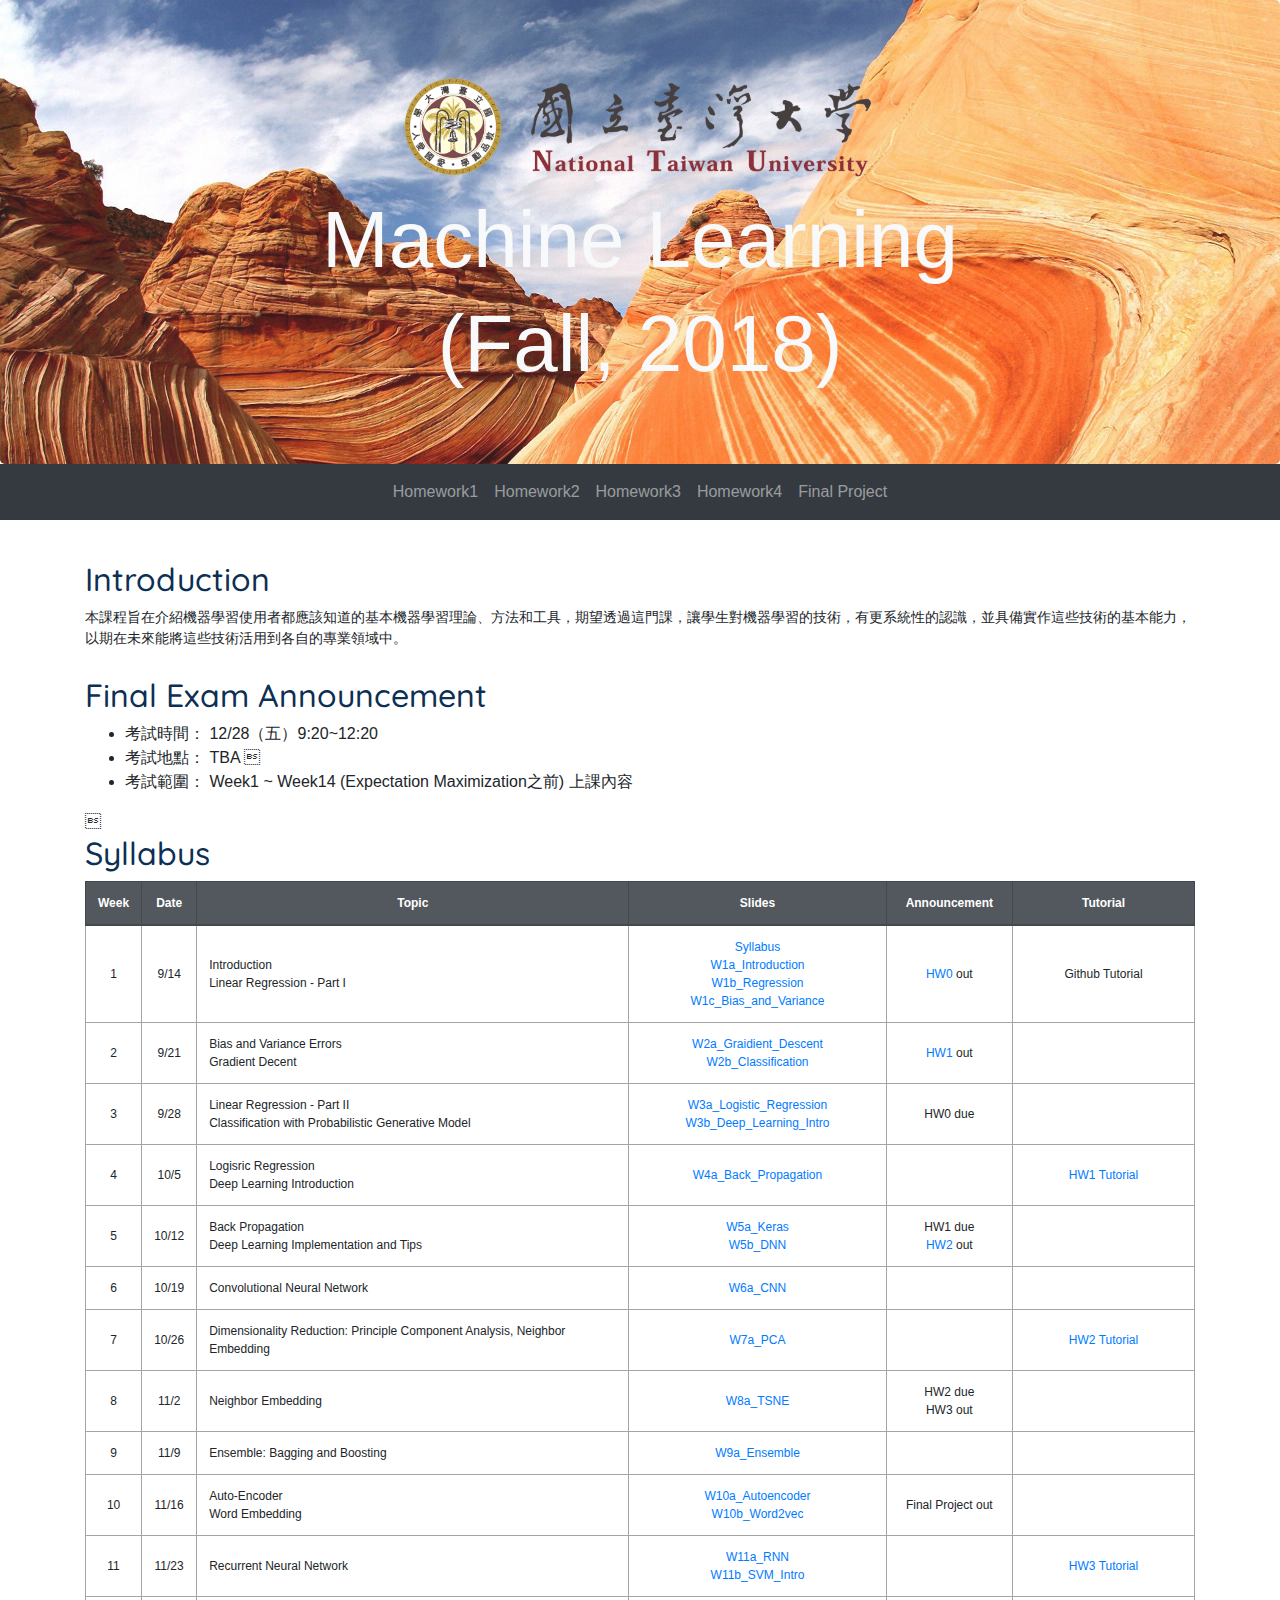
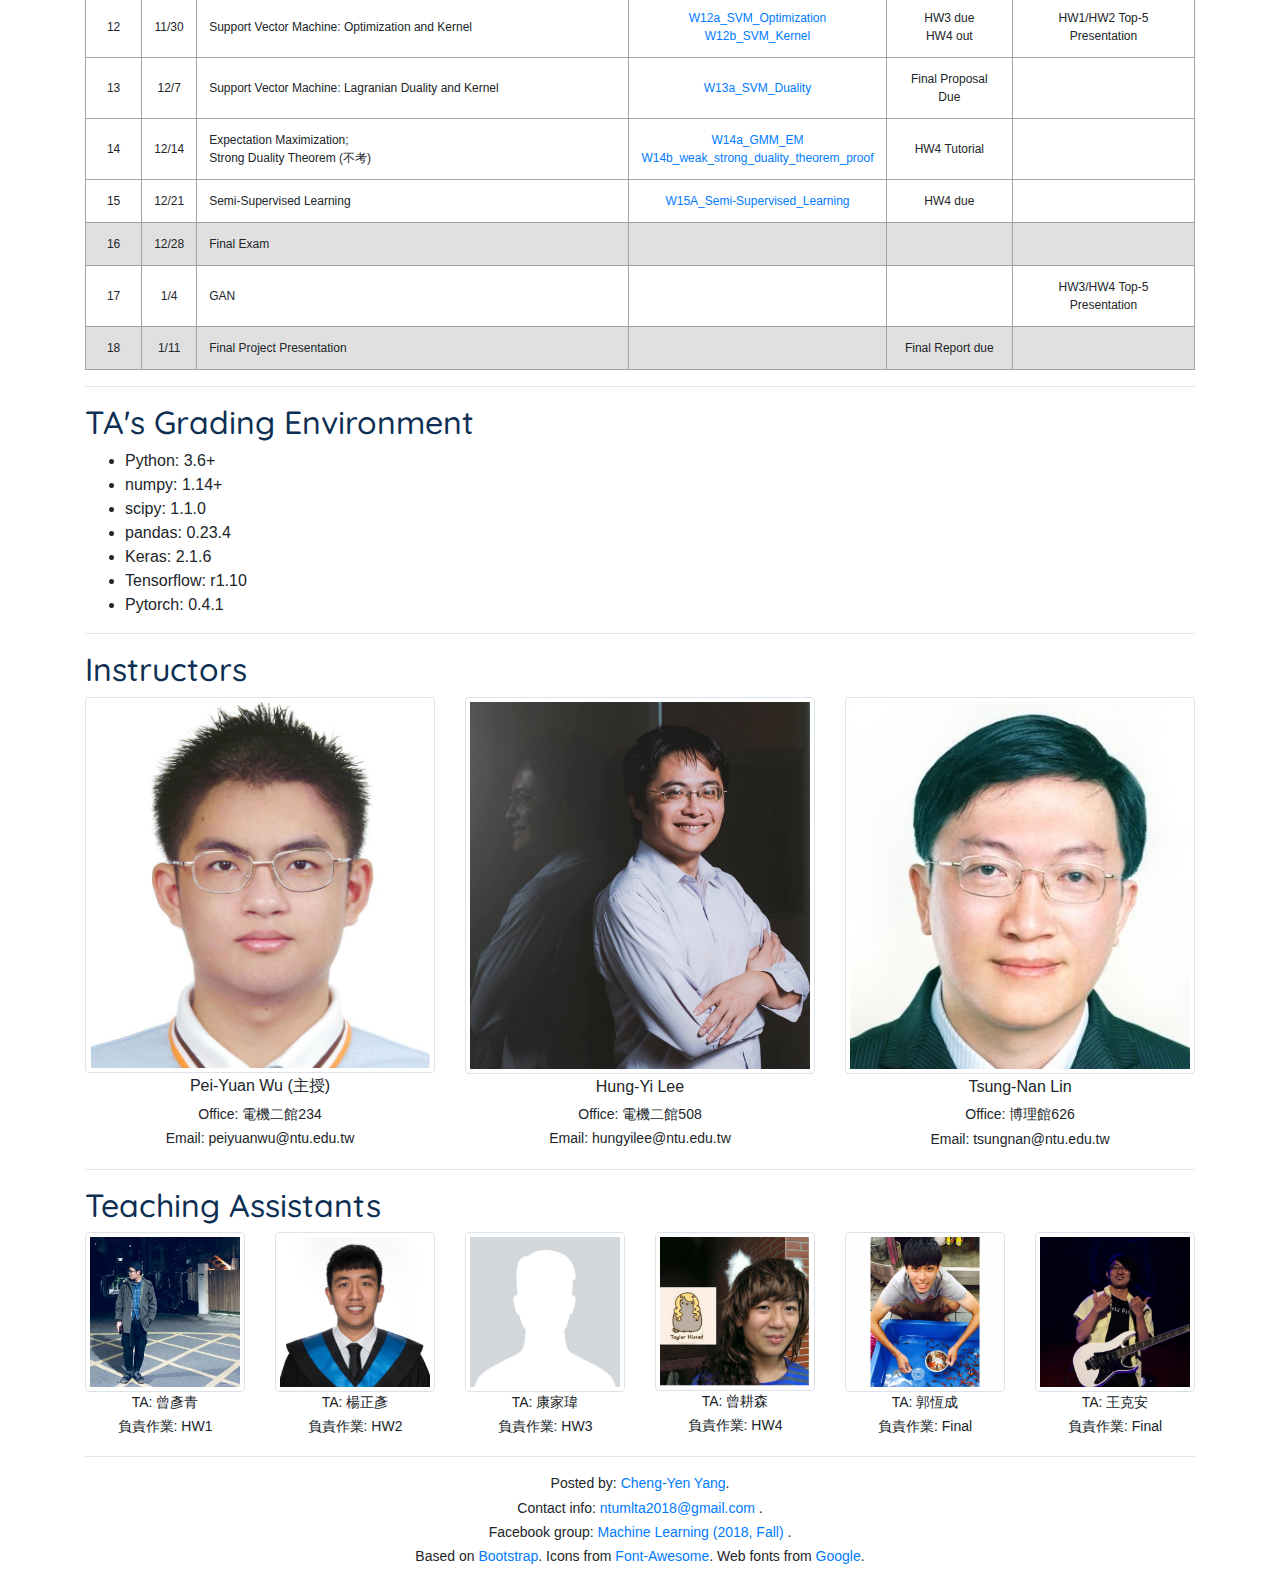
==== index.html @ 9f47d850 "add slides" ====
<!DOCTYPE html>
<html lang="en">

<head>
  <title>Machine Learning (Fall, 2018)</title>
  <meta charset="utf-8">
  <meta name="viewport" content="width=device-width, initial-scale=1">
  <link rel="stylesheet" href="bootstrap.min.css">
  <link rel="stylesheet" href="https://use.fontawesome.com/releases/v5.2.0/css/all.css" integrity="sha384-hWVjflwFxL6sNzntih27bfxkr27PmbbK/iSvJ+a4+0owXq79v+lsFkW54bOGbiDQ" crossorigin="anonymous">
  <link href="https://fonts.googleapis.com/css?family=Quicksand" rel="stylesheet">
  <script src="https://ajax.googleapis.com/ajax/libs/jquery/3.3.1/jquery.min.js"></script>
  <script src="https://cdnjs.cloudflare.com/ajax/libs/popper.js/1.14.3/umd/popper.min.js"></script>
  <script src="https://maxcdn.bootstrapcdn.com/bootstrap/4.1.3/js/bootstrap.min.js"></script>
</head>

<body>

<div class="jumbotron text-center" style="margin-bottom:0">
  <img src="img/logo.png" width="40%">
  <h1 class="text-light">Machine Learning</h1>
  <h1 class="text-light">(Fall, 2018)</h1>
</div>

<nav class="navbar navbar-expand-sm bg-dark navbar-dark">
  <!-- <a class="navbar-brand" href="#">Home</a> -->
  <button class="navbar-toggler" type="button" data-toggle="collapse" data-target="#collapsibleNavbar">
  <span class="navbar-toggler-icon"></span>
  </button>
  <div class="collapse navbar-collapse justify-content-center" id="collapsibleNavbar">
    <ul class="navbar-nav">
      <li class="nav-item">
        <a class="nav-link" href="hw1.html">Homework1</a>
      </li>
      <li class="nav-item">
        <a class="nav-link" href="hw2.html">Homework2</a>
      </li>
      <li class="nav-item">
        <a class="nav-link" href="hw3.html">Homework3</a>
      </li>
      <li class="nav-item">
        <a class="nav-link" href="hw4.html">Homework4</a>
      </li>  
      <li class="nav-item">
        <a class="nav-link" href="final.html">Final Project</a>
      </li>                  
    </ul>
  </div>  
</nav>

<div class="container" style="margin-top:40px">
  <div class="row">
    <div class="col-sm-12">
     <div>
      <h2 id="Introduction">Introduction</h2>
      <p>
          本課程旨在介紹機器學習使用者都應該知道的基本機器學習理論、方法和工具，期望透過這門課，讓學生對機器學習的技術，有更系統性的認識，並具備實作這些技術的基本能力，以期在未來能將這些技術活用到各自的專業領域中。 
      </p>

      <br>

      <h2 id="Announcement">Final Exam Announcement</h2>

      <ul>
        <li> 考試時間： 12/28（五）9:20~12:20
        <li> 考試地點： TBA  
        <li> 考試範圍： Week1 ~ Week14 (Expectation Maximization之前) 上課內容
      </ul>

    
      <h2 id="Syllabus">Syllabus</h2>
          <table class="table table-bordered">
              <thead class="thead-dark">
                <tr>
                  <th>Week</th>
                  <th>Date</th>
                  <th>Topic</th>
                  <th>Slides</th>
                  <th>Announcement</th>
                  <th>Tutorial</th>
                </tr>
              </thead>
              <tbody>
                <tr>
                  <td class="text-center">1</td>
                  <td class="text-center">9/14</td>
                  <td class="text-left">Introduction<br> Linear Regression - Part I</td>
                  <td class="text-center">
                    <a href="https://drive.google.com/file/d/1HXcpIjKCbI0-jFbO79LwUTz5Slu0gaEo/view?usp=sharing" target="_blank">Syllabus</a><br>
                    <a href="https://drive.google.com/file/d/1LW8j0j-lnakDlBPhTH2CPIbF4lv_oWj7/view?usp=sharing" target="_blank">W1a_Introduction</a><br>
                    <a href="https://drive.google.com/file/d/1j_n5DHbuSxl-aug-JF8HTREdzs2LgB3L/view?usp=sharing" target="_blank">W1b_Regression</a><br>
                    <a href="https://drive.google.com/file/d/1zsgXLdv_jJPwNS4Hswa6sFo2JBwnYhR0/view?usp=sharing" target="_blank">W1c_Bias_and_Variance</a><br>
                  </td>
                  <td class="text-center">
                    <a href="https://docs.google.com/presentation/d/1FXGKzeapNtSOrLf_L5tPV-EtX80nqlitgqSr0E46DQk/edit?usp=sharing" target="_blank">HW0</a> out
                  </td>
                  <td class="text-center">Github Tutorial</td>
                </tr>
                <tr>
                  <td class="text-center">2</td>
                  <td class="text-center">9/21</td>
                  <td class="text-left">Bias and Variance Errors<br>Gradient Decent </td>
                  <td class="text-center">
                    <a href="https://drive.google.com/file/d/1bJpizcq6Y5deSp-5NPGlhnPeT8XMwocV/view?usp=sharing" target="_blank">W2a_Graidient_Descent</a><br>
                    <a href="https://drive.google.com/file/d/1sN7WsAiP1C290pzznsuRAVZEAnqv_PZh/view?usp=sharing" target="_blank">W2b_Classification</a>
                  </td>
                  <td class="text-center"><a href="hw1.html" target="_blank">HW1</a> out</td>
                  <td class="text-center"></td>
                </tr>
                <tr>
                  <td class="text-center">3</td>
                  <td class="text-center">9/28</td>
                  <td class="text-left">Linear Regression - Part II <br> Classification with Probabilistic Generative Model	 </td>
                  <td class="text-center">
                    <a href="https://drive.google.com/open?id=13u5PevAI6U7EEQFoI6h6Vonkd9H6ii4B" target="_blank">W3a_Logistic_Regression</a><br>
                    <a href="https://drive.google.com/open?id=1E0D3-d3QUgsR1ER1KgoPGUqWddltpFf1" target="_blank">W3b_Deep_Learning_Intro</a>
                  </td>
                  <td class="text-center">HW0 due</td>
                  <td class="text-center"></td>
                </tr>
                <tr>
                  <td class="text-center">4</td>
                  <td class="text-center">10/5</td>
                  <td class="text-left">Logisric Regression <br> Deep Learning Introduction</td>
                  <td class="text-center">
                    <a href="https://drive.google.com/open?id=1SXT5cs3RUsI5qIbzcaqxdrcRnPjmomz7" target="_blank">W4a_Back_Propagation</a>
                  </td>
                  <td class="text-center"></td>      
                  <td class="text-center"><a href="https://hackmd.io/s/Syw8KUJ5X" target="_blank">HW1 Tutorial</a></td>      
                </tr>
                <tr>
                  <td class="text-center">5</td>
                  <td class="text-center">10/12</td>
                  <td class="text-left">Back Propagation <br> Deep Learning Implementation and Tips	 </td>
                  <td class="text-center">
                    <a href="https://drive.google.com/open?id=175G-KIFZSKgu8bjmgvkoYoIwnq23ntU-" target="_blank">W5a_Keras</a><br>
                    <a href="https://drive.google.com/open?id=1Zs1wJrZmOzTzNgyP5_r2t_Rgut80fhr-" target="_blank">W5b_DNN</a>
                  </td>
                  <td class="text-center">HW1 due<br><a href="hw2.html" target="_blank">HW2</a> out</td>
                  <td class="text-center"></td>
                </tr>
                <tr>
                  <td class="text-center">6</td>
                  <td class="text-center">10/19</td>
                  <td class="text-left"> Convolutional Neural Network	 </td>
                  <td class="text-center">
                    <a href="https://drive.google.com/file/d/1R6hXTWon0kR-PDOnrHMQmE-sV7ugiryd/view?usp=sharing" target="_blank">W6a_CNN</a>
                  </td>
                  <td class="text-center"></td>
                  <td class="text-center"></td>
                </tr>
                <tr>
                  <td class="text-center">7</td>
                  <td class="text-center">10/26</td>
                  <td class="text-left">Dimensionality Reduction: Principle Component Analysis, Neighbor Embedding	 </td>
                  <td class="text-center">
                    <a href="https://drive.google.com/file/d/1r3-pwCWfPOe2ZVej_UGq5MPxS08fWaWw/view?usp=sharing" target="_blank">W7a_PCA</a>                  </td>
                  <td class="text-center"></td>
                  <td class="text-center"><a href="https://hackmd.io/s/rkGqI9po7" target="_blank">HW2 Tutorial</a></td>
                </tr>
                <tr>
                  <td class="text-center">8</td>
                  <td class="text-center">11/2</td>
                  <td class="text-left"> Neighbor Embedding	 </td>
                  <td class="text-center">
                    <a href="https://drive.google.com/open?id=1RF0I6NhFPKk7qRujIPUe-mBmsLXyWF6j" target="_blank">W8a_TSNE</a>
                  </td>
                  <td class="text-center">HW2 due<br>HW3 out</td>
                  <td class="text-center"></td>
                </tr>
                <tr>
                  <td class="text-center">9</td>
                  <td class="text-center">11/9</td>
                  <td class="text-left"> Ensemble: Bagging and Boosting </td>
                  <td class="text-center">
                      <a href="https://drive.google.com/open?id=13wkRoGRvYaZrzos8swmtnpzL2Ovr-8Er" target="_blank">W9a_Ensemble</a>
                  </td>
                  <td class="text-center"></td>
                  <td class="text-center"></td>
                </tr>
                <tr>
                  <td class="text-center">10</td>
                  <td class="text-center">11/16</td>
                  <td class="text-left"> Auto-Encoder <br> Word Embedding </td>
                  <td class="text-center">
                    <a href="https://drive.google.com/open?id=1AmQDJa60C9LTLdj-yZWZO8dVoXHiISi0" target="_blank"> W10a_Autoencoder </a> <br>
                    <a href="https://drive.google.com/open?id=1gPmRWh1GlMJVzSadFX-W3pREr0yfOPUv" target="_blank"> W10b_Word2vec </a>
                  </td>
                  <td class="text-center">Final Project out</td>
                  <td class="text-center"></td>
                </tr>
                <tr>
                  <td class="text-center">11</td>
                  <td class="text-center">11/23</td>
                  <td class="text-left">Recurrent Neural Network	   </td>
                  <td class="text-center">
                    <a href="https://drive.google.com/open?id=186t--WhF8XJTgCRK_bypoTW43ltwn-6b" target="_blank"> W11a_RNN </a> <br>
                    <a href="https://drive.google.com/open?id=1moec7kbVDcQMtsnXYmJH7AEcStoFvRTp" target="_blank"> W11b_SVM_Intro </a>
                  </td>
                  <td class="text-center"></td>
                  <td class="text-center"><a href="https://hackmd.io/s/BJizFze0Q" target="_blank">HW3 Tutorial</a></td>
                </tr>
                <tr>
                  <td class="text-center">12</td>
                  <td class="text-center">11/30</td>
                  <td class="text-left">Support Vector Machine: Optimization and Kernel   </td>
                  <td class="text-center">
                    <a href="https://drive.google.com/file/d/1hMs8gj9j1ajihzcNxo1CoQniWYsTygre/view?usp=sharing" target="_blank"> W12a_SVM_Optimization </a> <br>
                    <a href="https://drive.google.com/open?id=14UYrLRfRQmtjHbnRYQ8ETSFa8Ok2ciSe" target="_blank"> W12b_SVM_Kernel </a>
                  </td>
                  <td class="text-center">HW3 due<br>HW4 out</td>
                  <td class="text-center">HW1/HW2 Top-5 Presentation</td>
                </tr>
                <tr>
                  <td class="text-center">13</td>
                  <td class="text-center">12/7</td>
                  <td class="text-left">Support Vector Machine: Lagranian Duality and Kernel 	 </td>
                  <td class="text-center">
                    <a href="https://drive.google.com/open?id=1fAdvr_0skmMKIXcbmDBJovT48XCL6Wa7" target="_blank"> W13a_SVM_Duality </a>
                  </td>
                  <td class="text-center">Final Proposal Due</td>
                  <td class="text-center"></td>
                </tr>
                <tr>
                  <td class="text-center">14</td>
                  <td class="text-center">12/14</td>
                  <td class="text-left">Expectation Maximization; <br> Strong Duality Theorem (不考)  </td>
                  <td class="text-center">
                    <a href="https://drive.google.com/open?id=1nimN82d962DvrPkETSUZA9RkxHRODBjZ" target="_blank"> W14a_GMM_EM </a> <br>
                    <a href="https://drive.google.com/open?id=1lAyeklomx1-ScOdDhL_w1E42Wjin_E8R" target="_blank"> W14b_weak_strong_duality_theorem_proof </a>
                  </td>
                  <td class="text-center">HW4 Tutorial</td>
                  <td class="text-center"></td>
                </tr>
                <tr>
                  <td class="text-center">15</td>
                  <td class="text-center">12/21</td>
                  <td class="text-left">Semi-Supervised Learning	 </td>
                  <td class="text-center">
                    <a href="https://drive.google.com/file/d/1PFa5qpSHvRYYMBY6qTIMO5ek6G8YythP/view?usp=sharing" target="_blank"> W15A_Semi-Supervised_Learning </a>
                  </td>
                  <td class="text-center">HW4 due</td>
                  <td class="text-center"></td>
                </tr>
                <tr class="table-info">
                  <td class="text-center">16</td>
                  <td class="text-center">12/28</td>
                  <td class="text-left">Final Exam	 	 </td>
                  <td class="text-center"></td>
                  <td class="text-center"></td>
                  <td class="text-center"></td>
                </tr>
                <tr>
                  <td class="text-center">17</td>
                  <td class="text-center">1/4</td>
                  <td class="text-left">  GAN	 	 </td>
                  <td class="text-center"></td>
                  <td class="text-center"></td>
                  <td class="text-center">HW3/HW4 Top-5 Presentation</td>
                </tr>
                <tr class="table-info">
                  <td class="text-center">18</td>
                  <td class="text-center">1/11</td>
                  <td class="text-left">Final Project Presentation	 </td>
                  <td class="text-center"></td>
                  <td class="text-center">Final Report due</td>
                  <td class="text-center"></td>
                </tr>
              </tbody>
          </table>
      





      <hr>

      <h2>TA's Grading Environment</h2>

      <ul>
        <li> Python: 3.6+ </li>
        <li> numpy: 1.14+ </li>
        <li> scipy: 1.1.0 </li>
        <li> pandas: 0.23.4 </li>
        <li> Keras: 2.1.6 </li>
        <li> Tensorflow: r1.10 </li>
        <li> Pytorch: 0.4.1 </li>
      </ul>

      <hr>

      <h2>Instructors</h2>
        <div class="row">
          <div class="col-sm-4">
              <img src="img/prof_wu.jpg" alt="..." class="img-thumbnail">
              <p></p>
              <h6 class="text-center">Pei-Yuan Wu (主授)</h6>
              <center><p><i class="fas fa-briefcase"></i> Office: 電機二館234</p></center>
              <center><p><i class="fas fa-envelope"></i> Email: peiyuanwu@ntu.edu.tw</p></center>
          </div>
          <div class="col-sm-4">
              <img src="img/prof_lee.jpg" alt="..." class="img-thumbnail">
              <p></p>
              <h6 class="text-center">Hung-Yi Lee</h6>
              <center><p><i class="fas fa-briefcase"></i> Office: 電機二館508</p></center>
              <center><p><i class="fas fa-envelope"></i> Email: hungyilee@ntu.edu.tw</p></center>
          </div>
          <div class="col-sm-4">
              <img src="img/prof_lin.jpg" alt="..." class="img-thumbnail">
              <p></p>
              <h6 class="text-center">Tsung-Nan Lin</h6>
              <center><p><i class="fas fa-briefcase"></i> Office: 博理館626</p></center>
              <center><p><i class="fas fa-envelope"></i> Email: tsungnan@ntu.edu.tw</p></center>
          </div>
        </div>

        <hr>

      <h2>Teaching Assistants</h2>
           <div class="row">
              <div class="col-sm-2">
                  <img src="img/ta1.jpg" alt="..." class="img-thumbnail">
                  <p class="text-center">TA: 曾彥青</p>
                  <p class="text-center">負責作業: HW1</p>
               </div>
              <div class="col-sm-2">
                 <img src="img/ta2.jpg" alt="..." class="img-thumbnail">
                 <p class="text-center">TA: 楊正彥</p>
                 <p class="text-center">負責作業: HW2</p>
              </div>
           <div class="col-sm-2">
              <img src="img/ta3.jpg" alt="..." class="img-thumbnail">
              <p class="text-center">TA: 康家瑋</p>
              <p class="text-center">負責作業: HW3</p>
           </div>
           <div class="col-sm-2">
              <img src="img/ta4.jpg" alt="..." class="img-thumbnail">
              <p class="text-center">TA: 曾耕森</p>
              <p class="text-center">負責作業: HW4</p>
           </div>
           <div class="col-sm-2">
              <img src="img/ta5.jpg" alt="..." class="img-thumbnail">
              <p class="text-center">TA: 郭恆成</p>
              <p class="text-center">負責作業: Final</p>
           </div>
           <div class="col-sm-2">
              <img src="img/ta6.jpg" alt="..." class="img-thumbnail">
              <p class="text-center">TA: 王克安</p>
              <p class="text-center">負責作業: Final</p>
           </div>
         </div>
  </div>

  <hr>

<!-- <div class="jumbotron text-center" style="margin-bottom:0">
  <p>Footer</p>
</div> -->

</body>


<footer>
  <center><p><i class="fab fa-github"></i></a>Posted by: <a href="https://github.com/yangchris11/" target="_blank">Cheng-Yen Yang</a>.</p></center>
  <center><p><i class="fas fa-envelope"></i> Contact info: <a href="mailto:"> ntumlta2018@gmail.com </a>.</p></center>
  <center><p><i class="fab fa-facebook"></i> Facebook group: <a href="#"> Machine Learning (2018, Fall) </a>.</p></center>
  <center><p><i class="fas fa-closed-captioning"></i> Based on <a href="https://getbootstrap.com" target="_blank">Bootstrap</a>. Icons from <a href="https://fontawesome.com" target="_blank">Font-Awesome</a>. Web fonts from <a href="https://fonts.google.com" target="_blank">Google</a>.</p></center>
</footer>

</html>
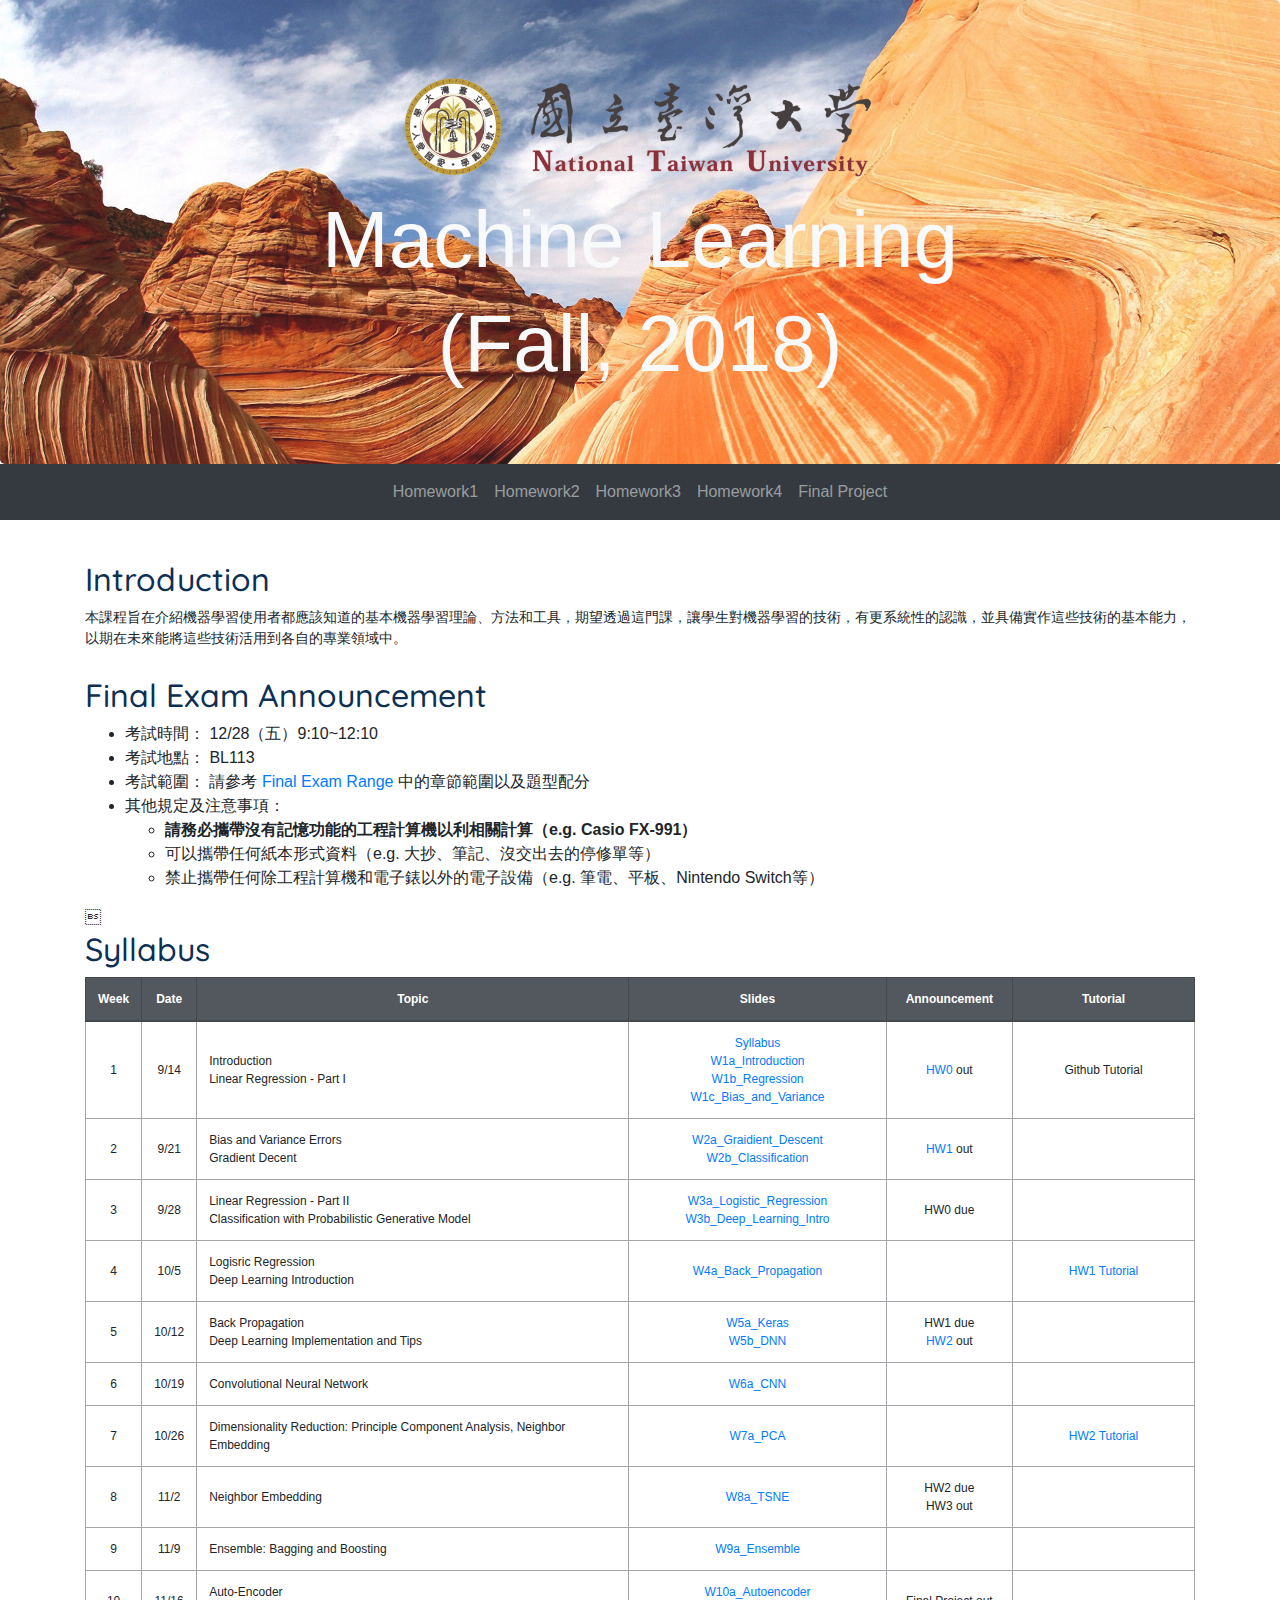
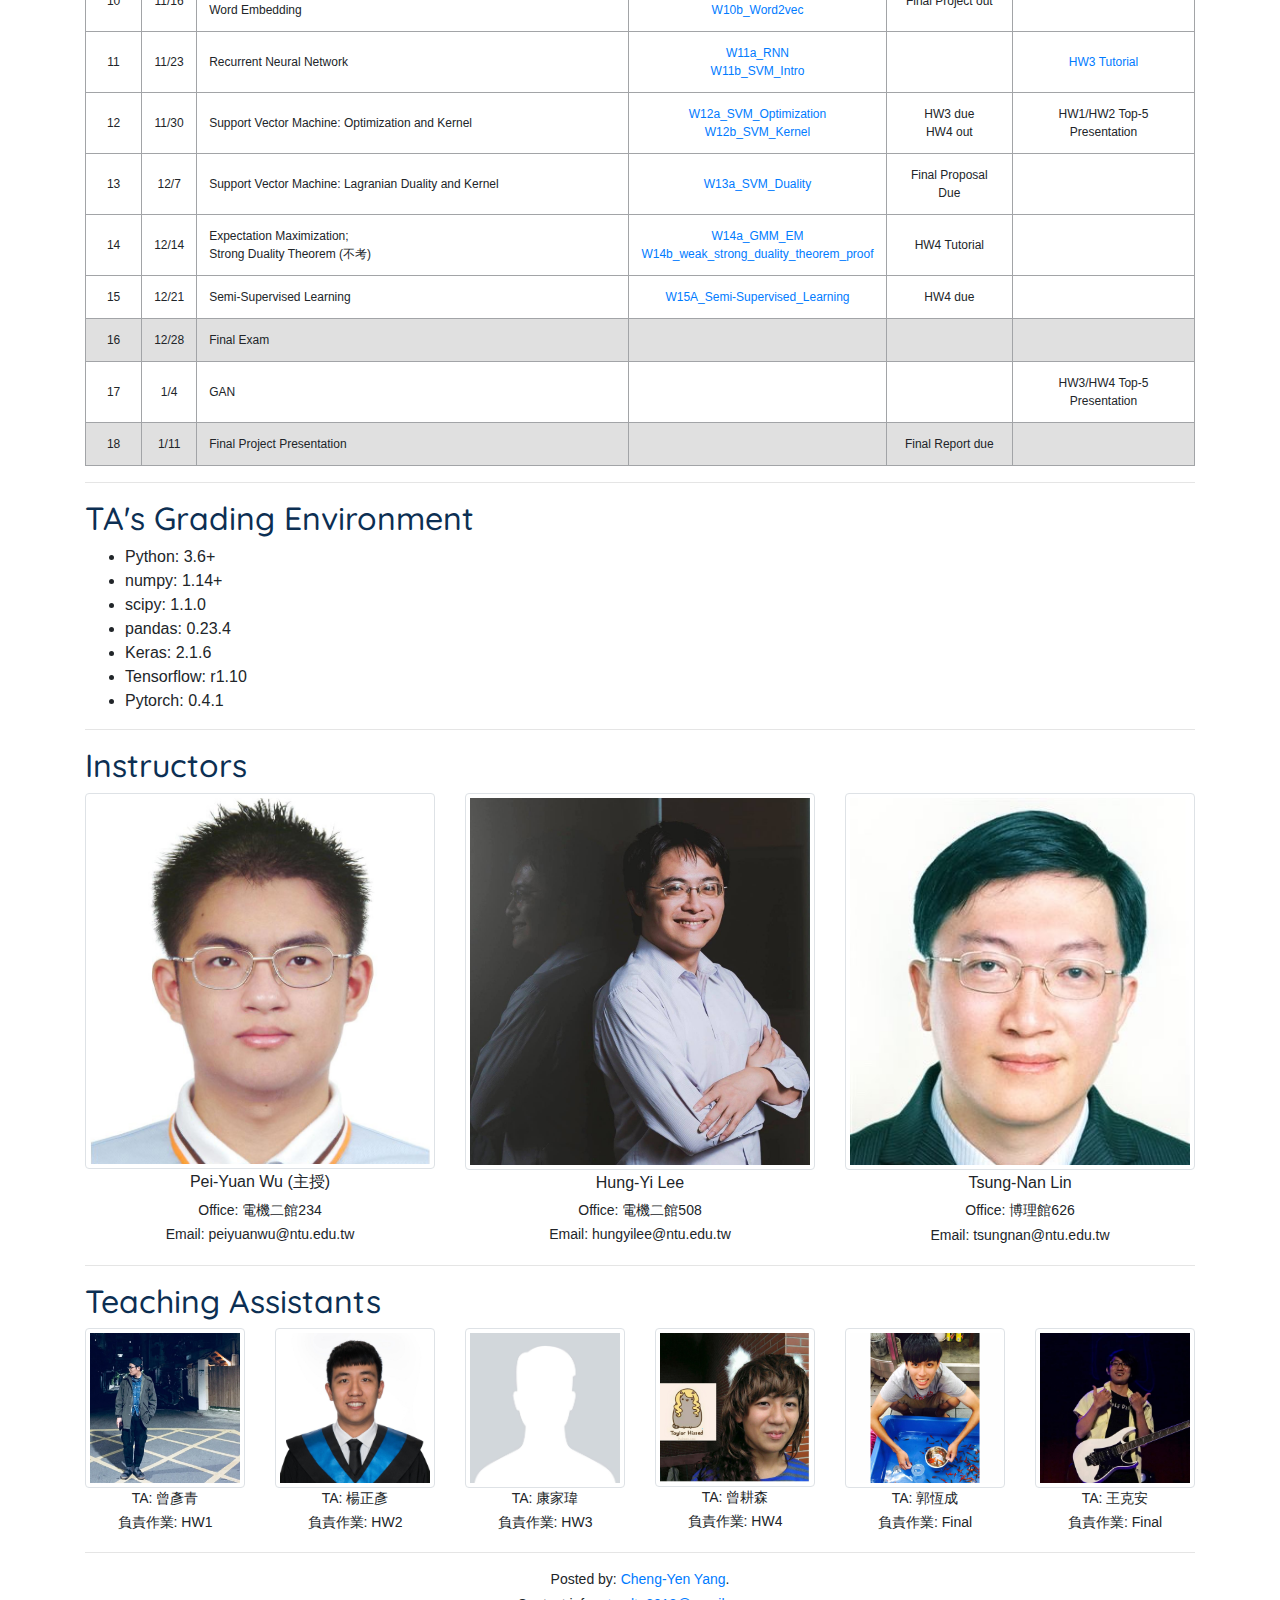
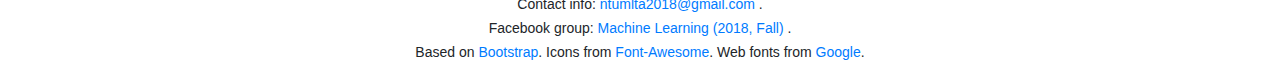
==== commit d2dfebf1: "top5" ====
--- a/index.html
+++ b/index.html
@@ -61,9 +61,15 @@
       <h2 id="Announcement">Final Exam Announcement</h2>
 
       <ul>
-        <li> 考試時間： 12/28（五）9:20~12:20
-        <li> 考試地點： TBA  
-        <li> 考試範圍： Week1 ~ Week14 (Expectation Maximization之前) 上課內容
+        <li> 考試時間： 12/28（五）9:10~12:10
+        <li> 考試地點： BL113 
+        <li> 考試範圍： 請參考 <a href="pdf/final_exam_range.pdf" target="_blank"> Final Exam Range </a> 中的章節範圍以及題型配分
+        <li> 其他規定及注意事項：
+        <ul>
+          <li> <b>請務必攜帶沒有記憶功能的工程計算機以利相關計算（e.g. Casio FX-991）</b>
+          <li> 可以攜帶任何紙本形式資料（e.g. 大抄、筆記、沒交出去的停修單等）
+          <li> 禁止攜帶任何除工程計算機和電子錶以外的電子設備（e.g. 筆電、平板、Nintendo Switch等）
+        </ul>
       </ul>
 
     
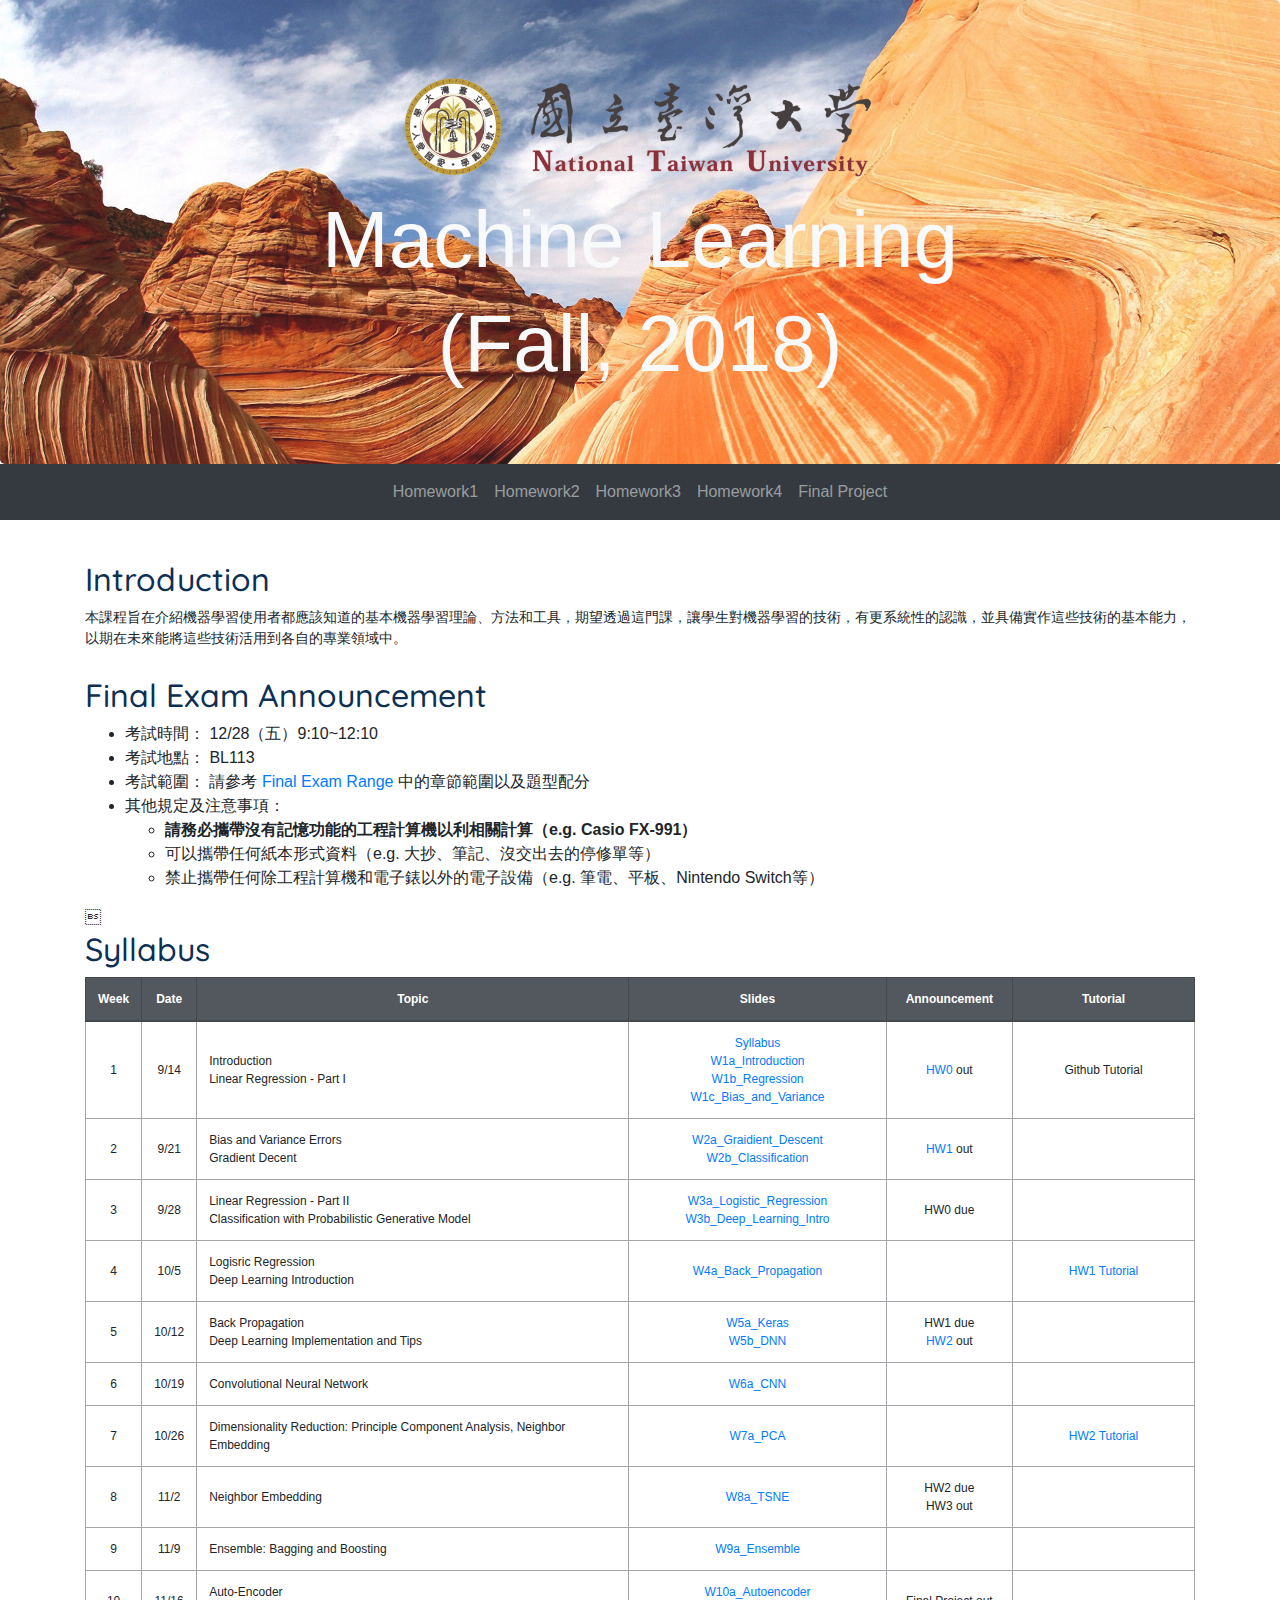
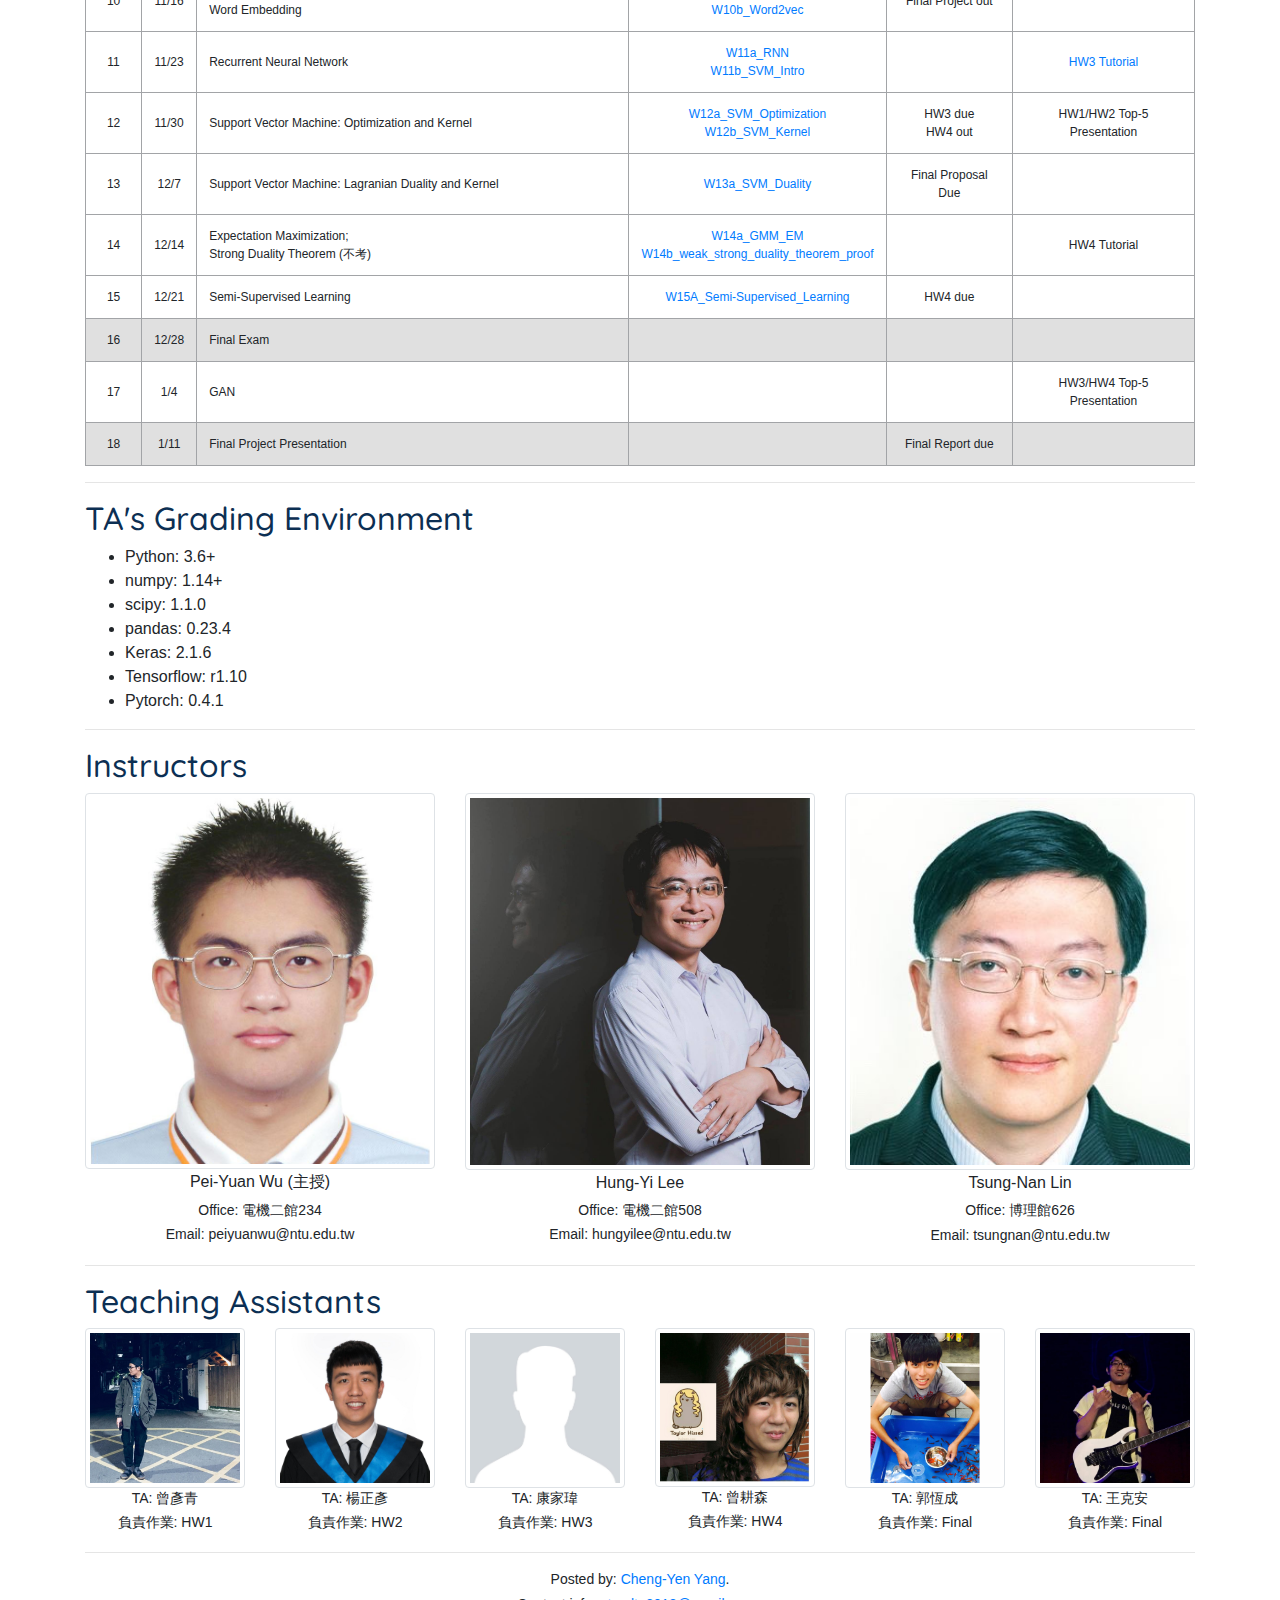
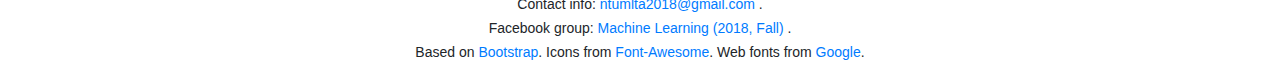
==== commit ed91b16f: "index.html" ====
--- a/index.html
+++ b/index.html
@@ -234,8 +234,8 @@
                     <a href="https://drive.google.com/open?id=1nimN82d962DvrPkETSUZA9RkxHRODBjZ" target="_blank"> W14a_GMM_EM </a> <br>
                     <a href="https://drive.google.com/open?id=1lAyeklomx1-ScOdDhL_w1E42Wjin_E8R" target="_blank"> W14b_weak_strong_duality_theorem_proof </a>
                   </td>
+                  <td class="text-center"></td>
                   <td class="text-center">HW4 Tutorial</td>
-                  <td class="text-center"></td>
                 </tr>
                 <tr>
                   <td class="text-center">15</td>
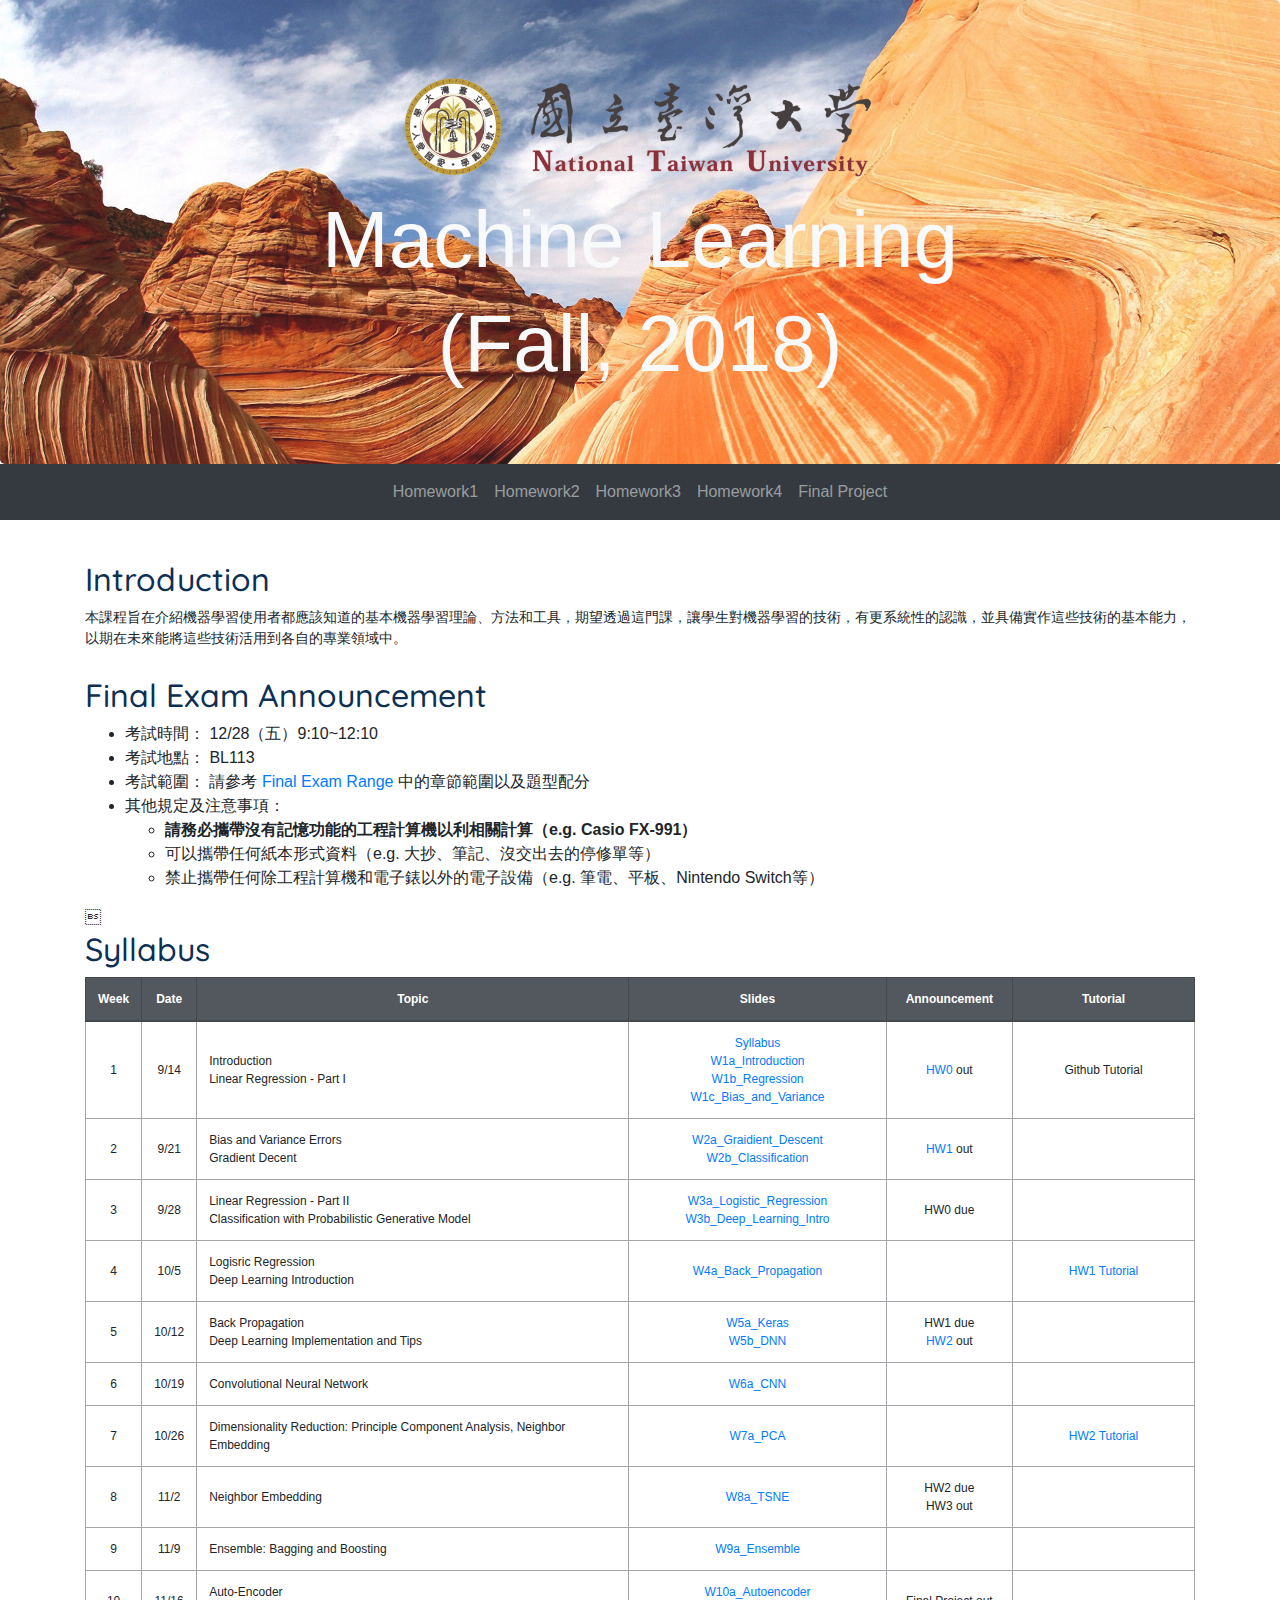
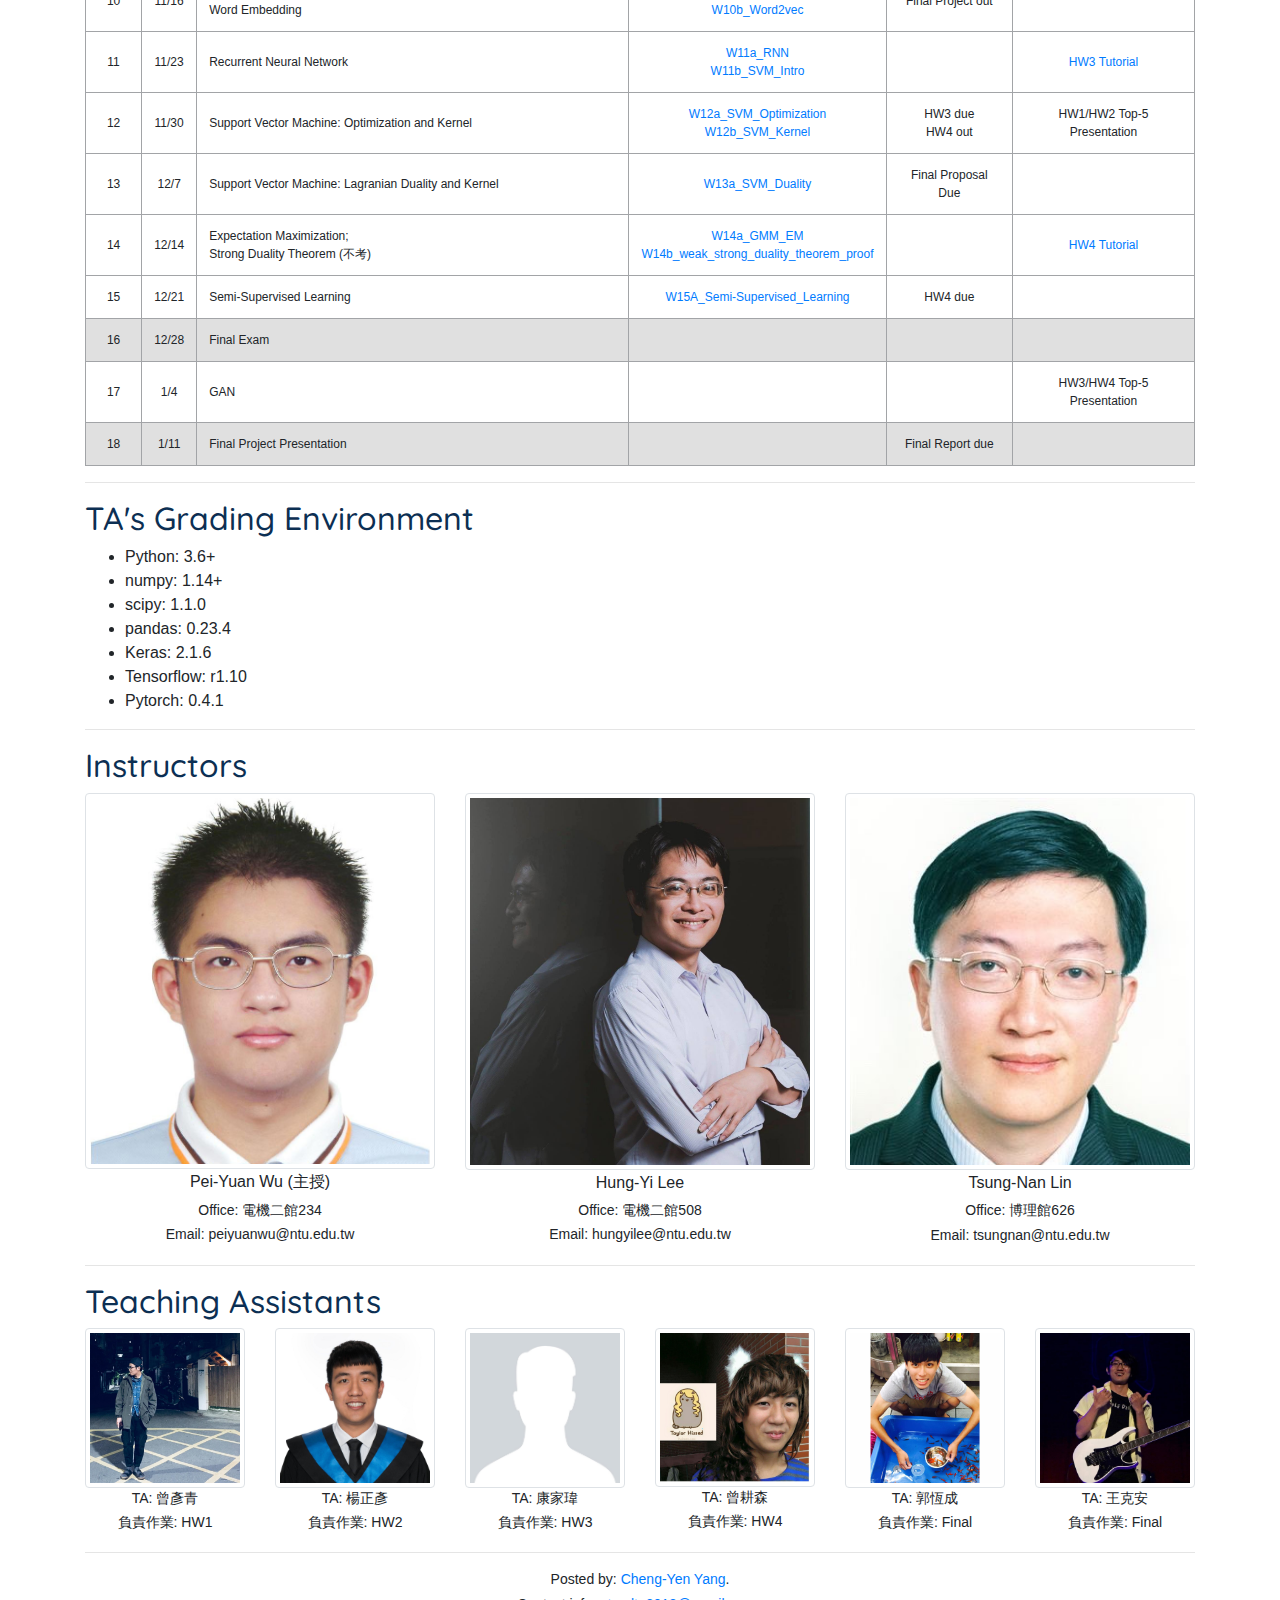
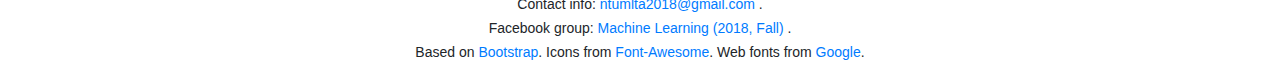
==== commit e4ab2df0: "index.html update" ====
--- a/index.html
+++ b/index.html
@@ -235,7 +235,7 @@
                     <a href="https://drive.google.com/open?id=1lAyeklomx1-ScOdDhL_w1E42Wjin_E8R" target="_blank"> W14b_weak_strong_duality_theorem_proof </a>
                   </td>
                   <td class="text-center"></td>
-                  <td class="text-center">HW4 Tutorial</td>
+                  <td class="text-center"><a href="https://hackmd.io/s/HyrW0uyeN" target="_blank">HW4 Tutorial</a></td>
                 </tr>
                 <tr>
                   <td class="text-center">15</td>
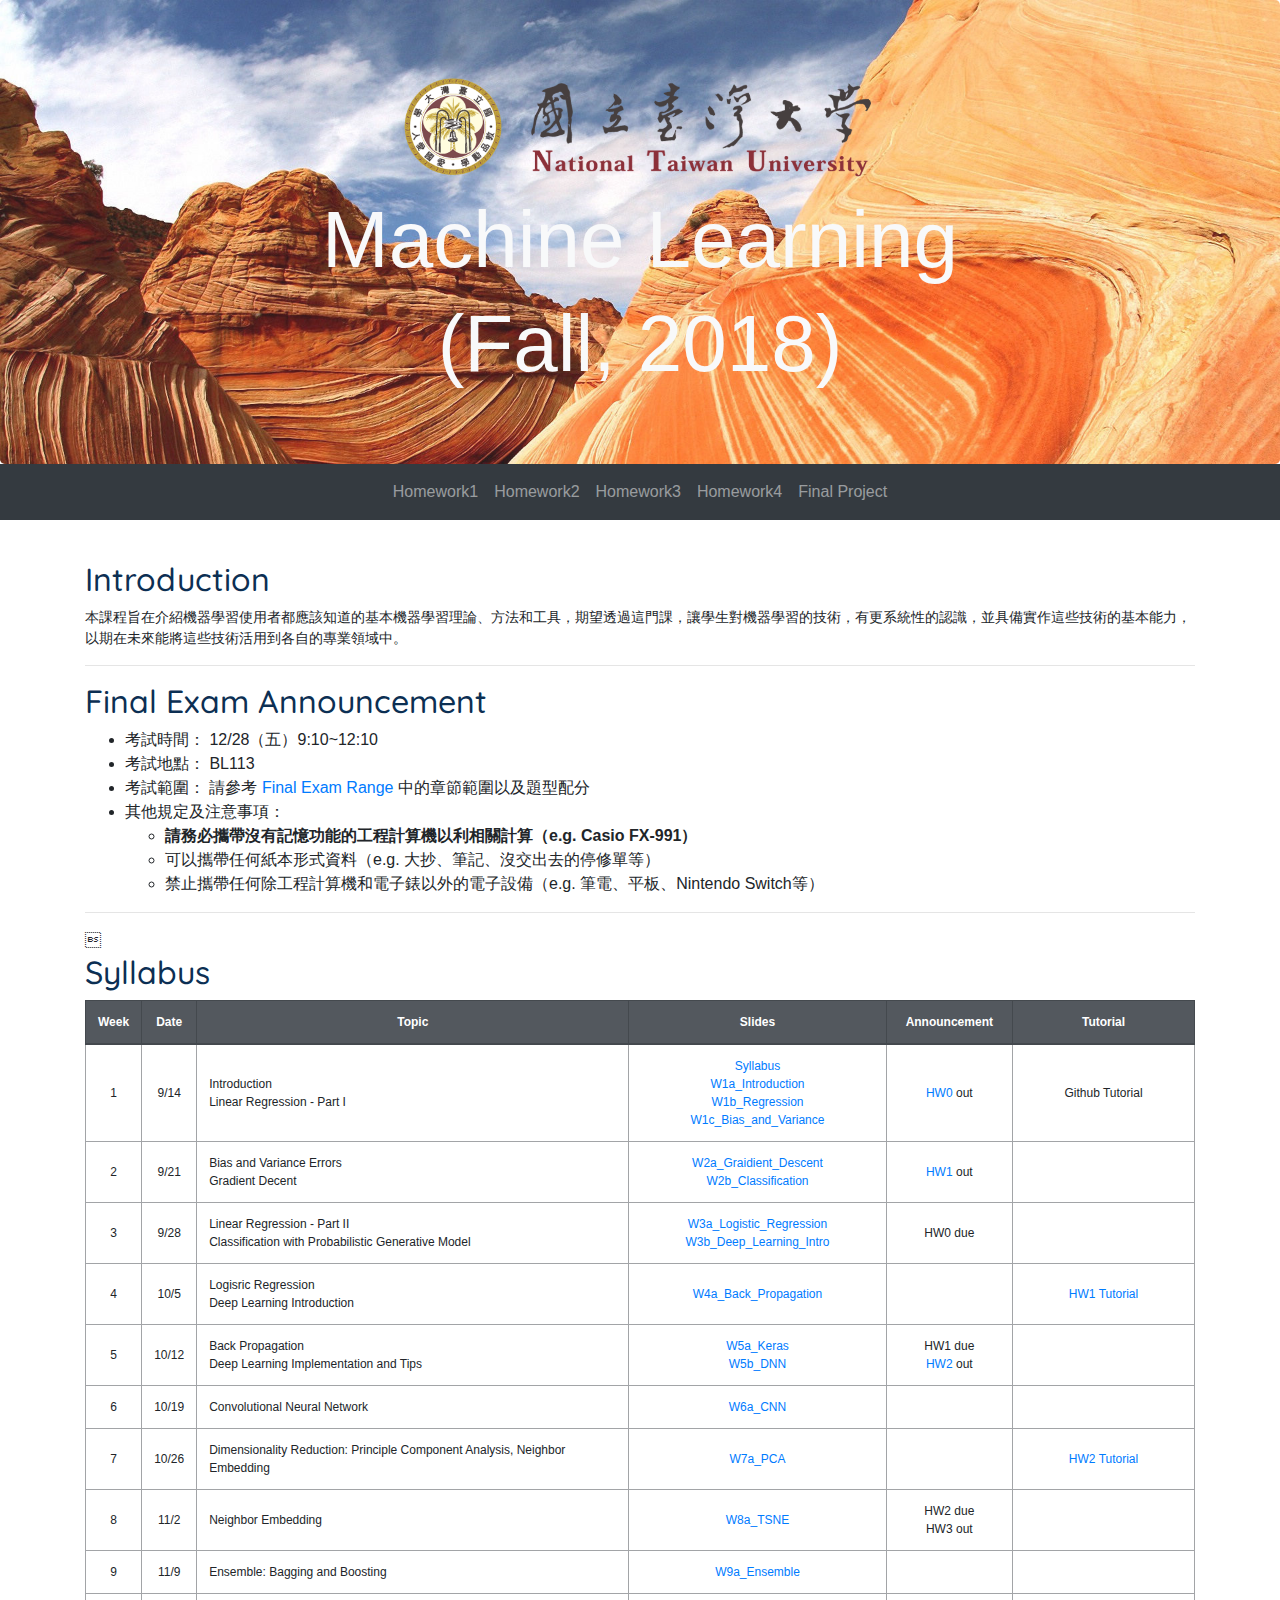
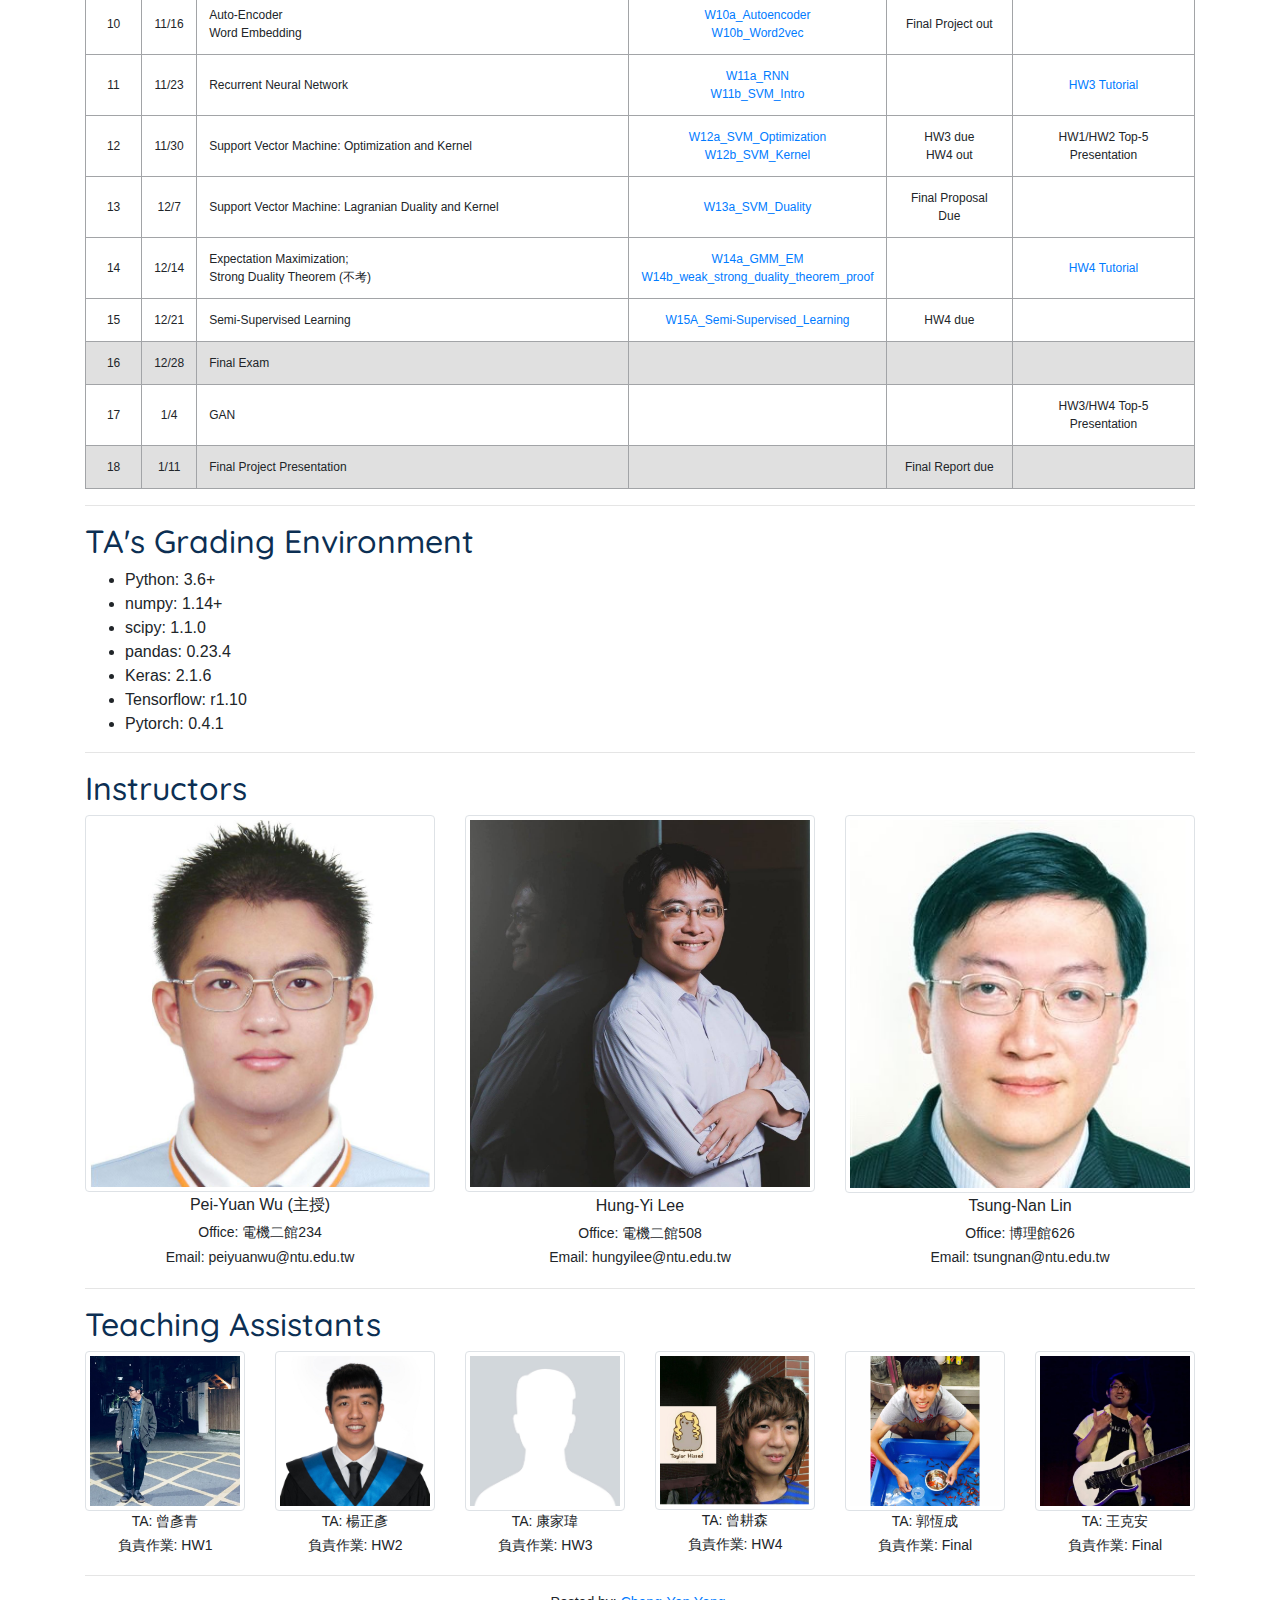
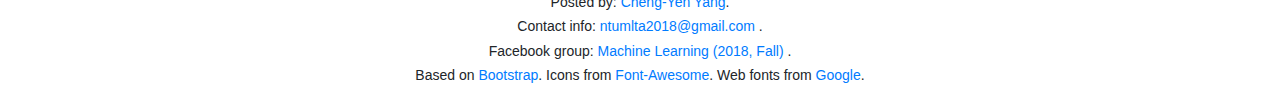
==== commit d4f942e3: "index.html update" ====
--- a/index.html
+++ b/index.html
@@ -56,7 +56,7 @@
           本課程旨在介紹機器學習使用者都應該知道的基本機器學習理論、方法和工具，期望透過這門課，讓學生對機器學習的技術，有更系統性的認識，並具備實作這些技術的基本能力，以期在未來能將這些技術活用到各自的專業領域中。 
       </p>
 
-      <br>
+      <hr>
 
       <h2 id="Announcement">Final Exam Announcement</h2>
 
@@ -71,6 +71,8 @@
           <li> 禁止攜帶任何除工程計算機和電子錶以外的電子設備（e.g. 筆電、平板、Nintendo Switch等）
         </ul>
       </ul>
+
+      <hr>
 
     
       <h2 id="Syllabus">Syllabus</h2>
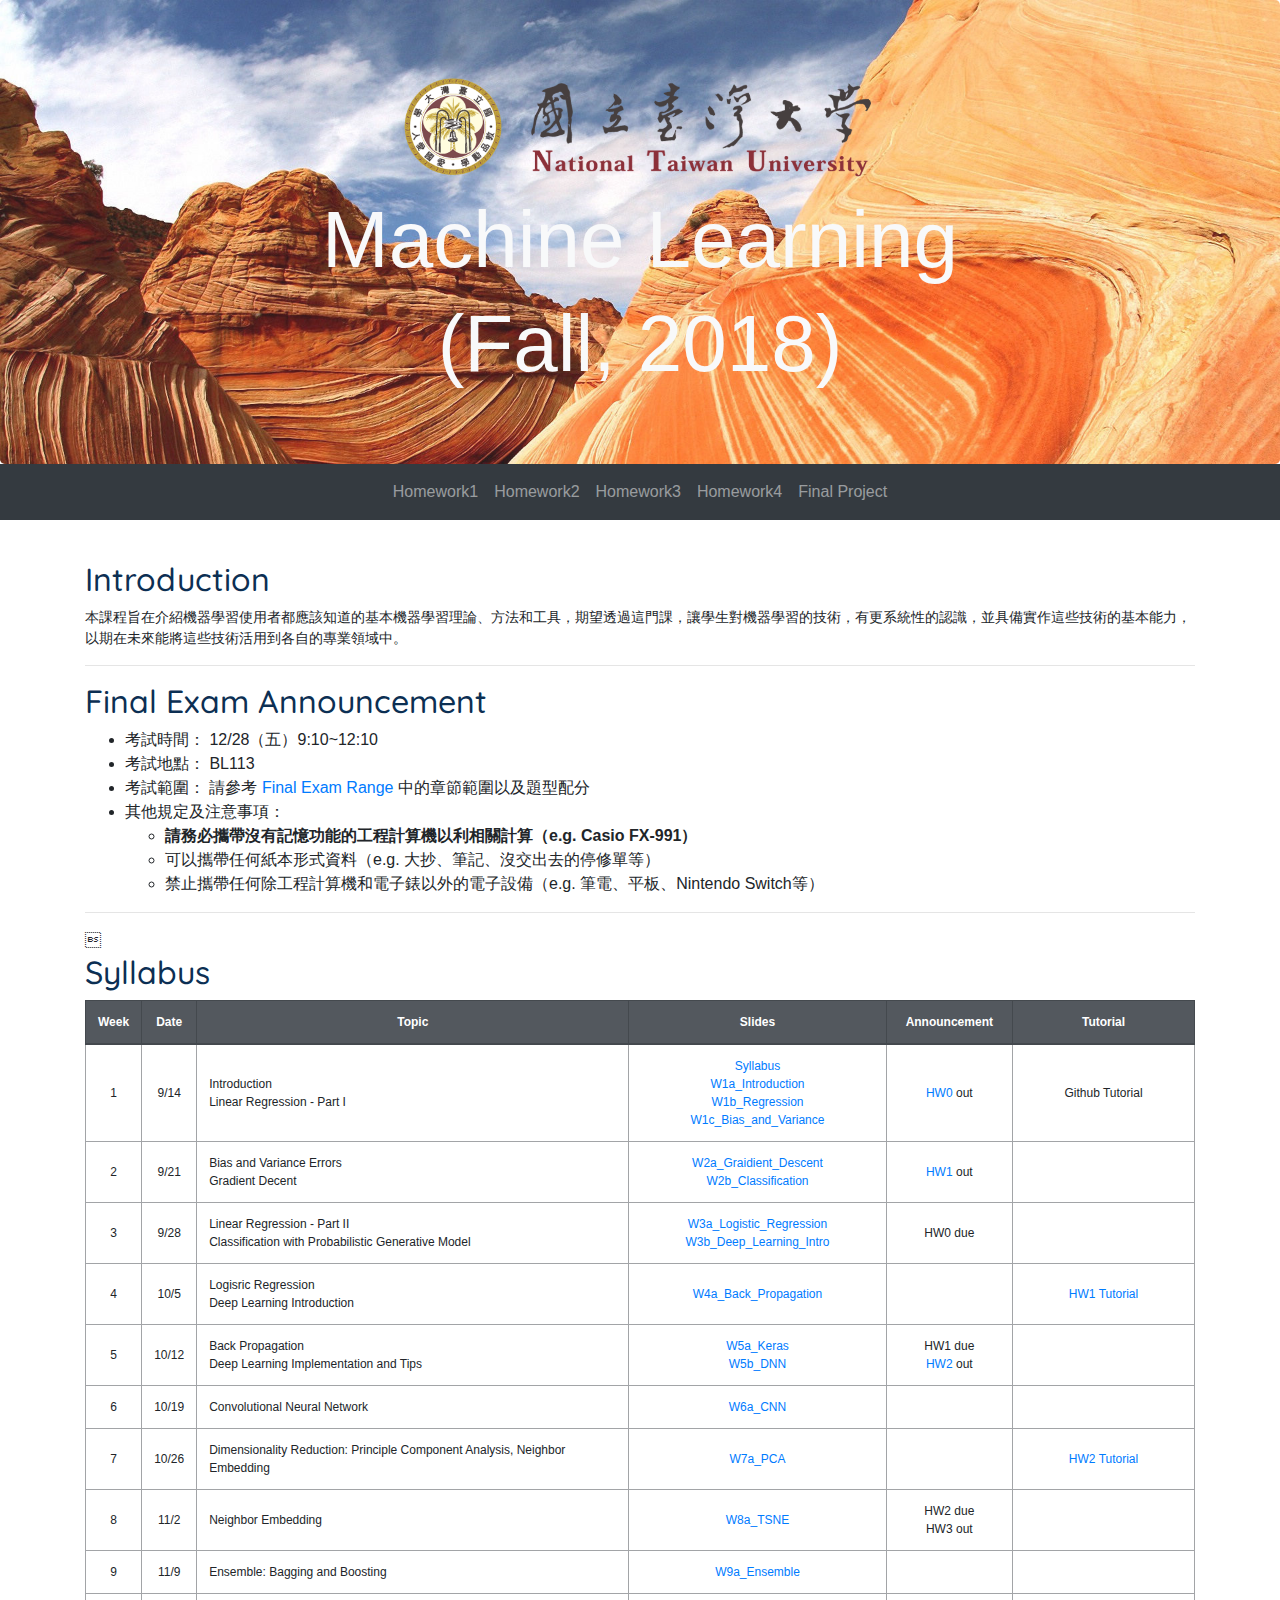
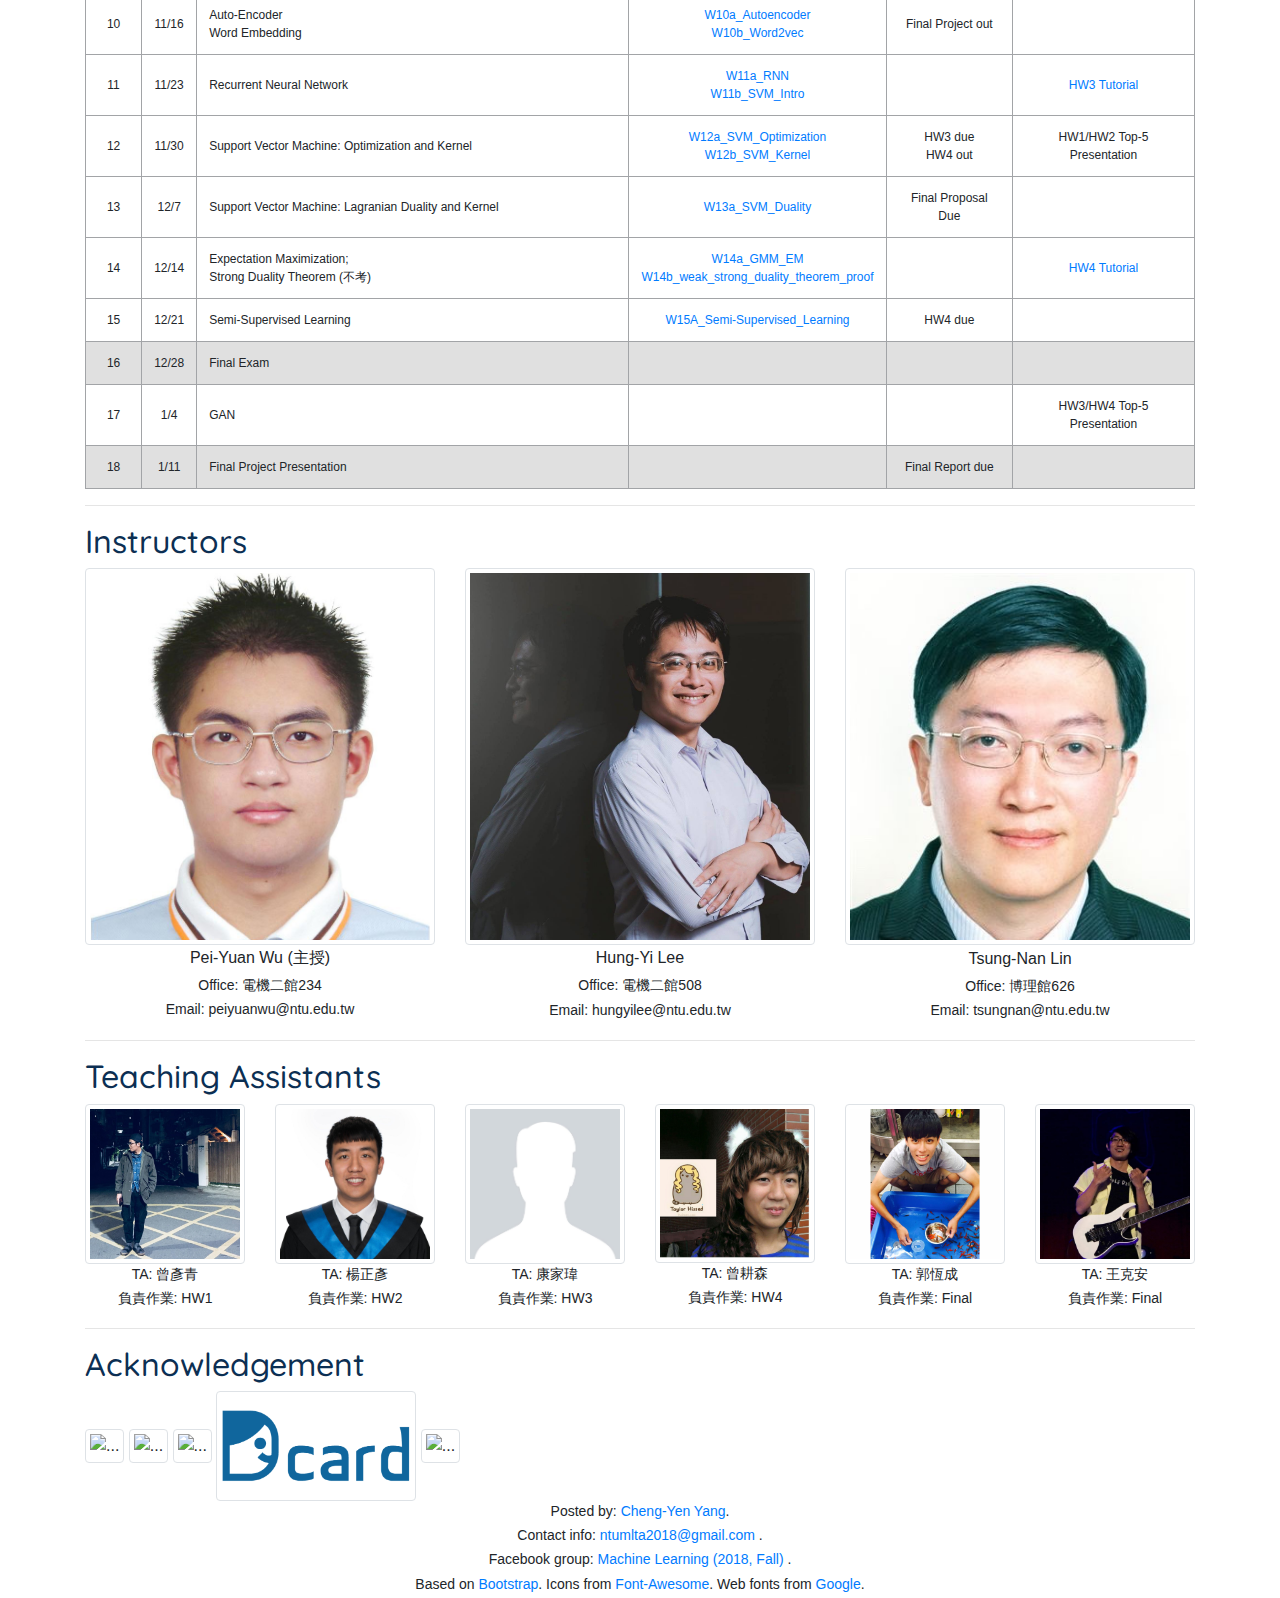
==== commit d67c757b: "index.html update" ====
--- a/index.html
+++ b/index.html
@@ -275,25 +275,6 @@
                 </tr>
               </tbody>
           </table>
-      
-
-
-
-
-
-      <hr>
-
-      <h2>TA's Grading Environment</h2>
-
-      <ul>
-        <li> Python: 3.6+ </li>
-        <li> numpy: 1.14+ </li>
-        <li> scipy: 1.1.0 </li>
-        <li> pandas: 0.23.4 </li>
-        <li> Keras: 2.1.6 </li>
-        <li> Tensorflow: r1.10 </li>
-        <li> Pytorch: 0.4.1 </li>
-      </ul>
 
       <hr>
 
@@ -361,6 +342,15 @@
 
   <hr>
 
+  <h2>Acknowledgement</h2>
+
+  <img src="img/sponser_deepqlogo.png" alt="..." class="img-thumbnail" width="200" >
+  <img src="img/cwb_logo.jpg" alt="..." class="img-thumbnail" width="130" >
+  <img src="img/uci_mlllogo.gif" alt="..." class="img-thumbnail" width="250" >
+  <img src="img/hw4_dcardlogo.png" alt="..." class="img-thumbnail" width="200" >
+  <img src="img/kaggle_logo.png" alt="..." class="img-thumbnail" width="200" >
+
+
 <!-- <div class="jumbotron text-center" style="margin-bottom:0">
   <p>Footer</p>
 </div> -->
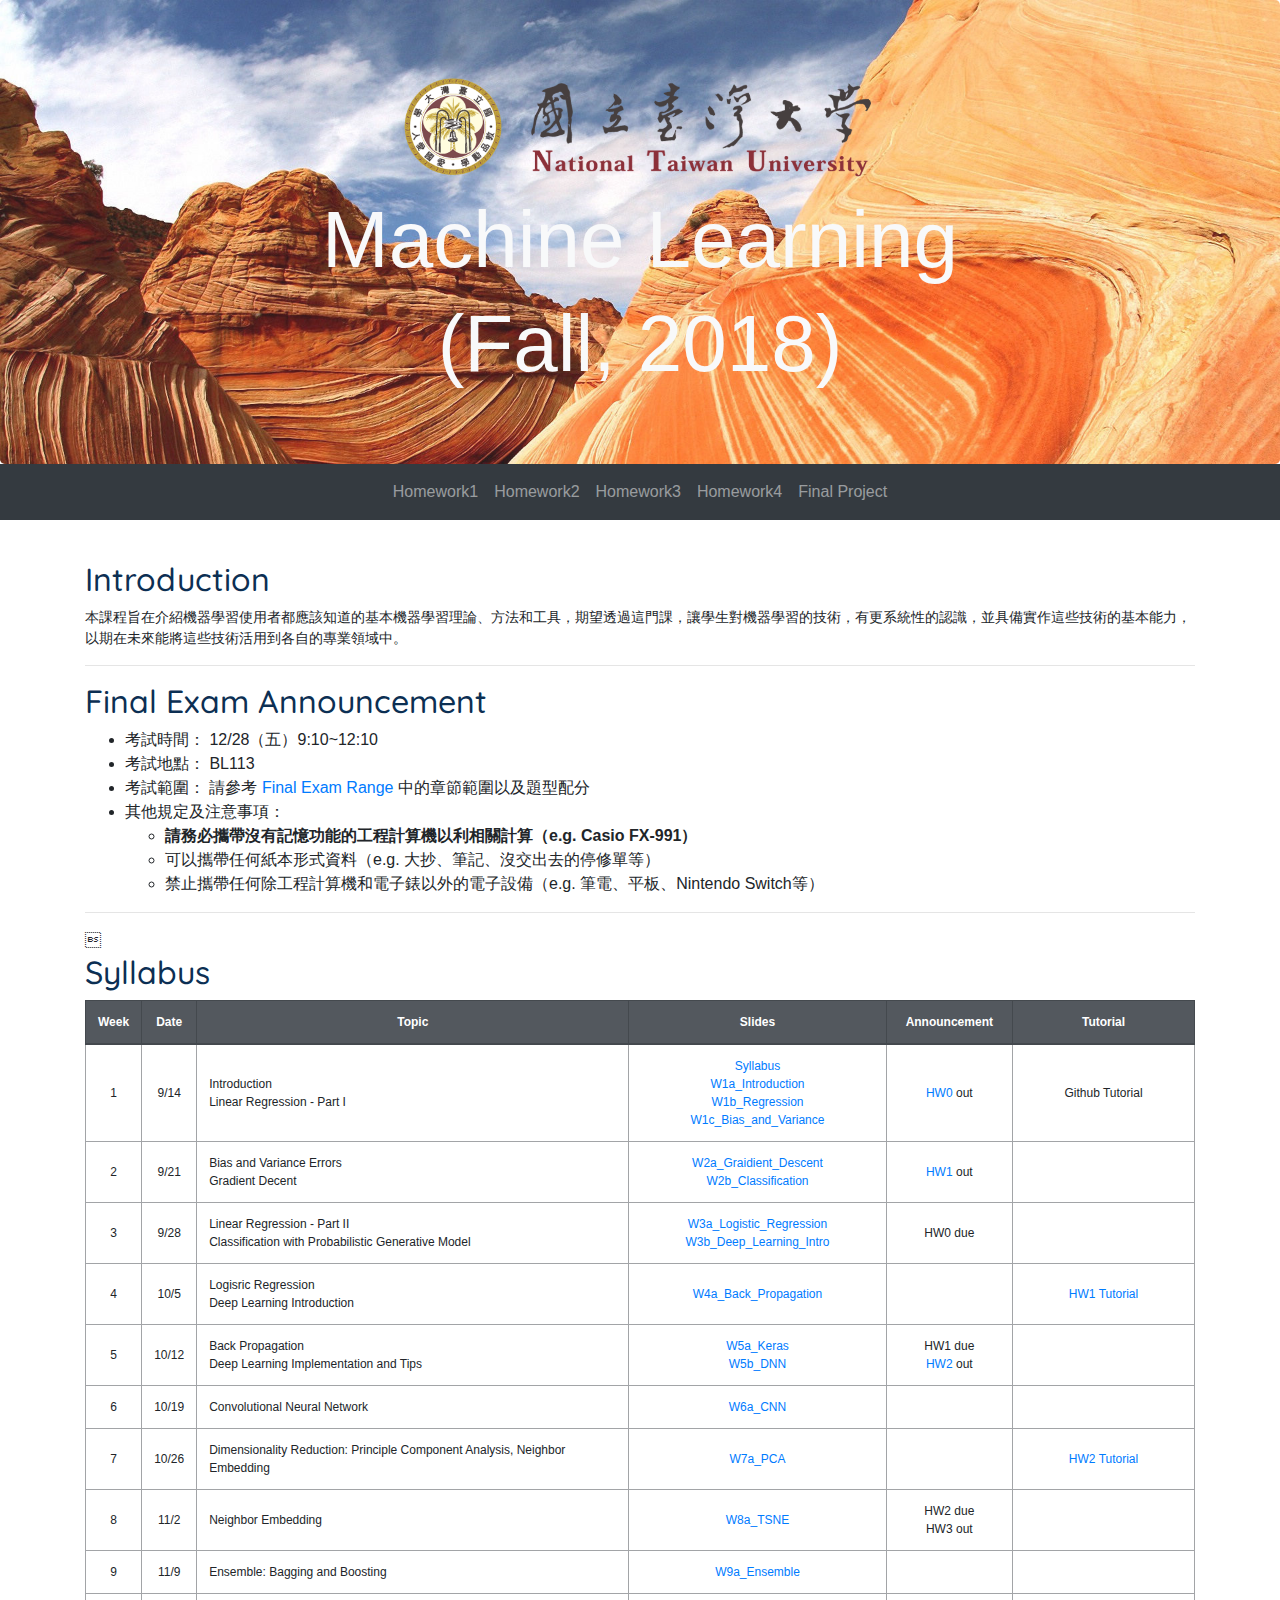
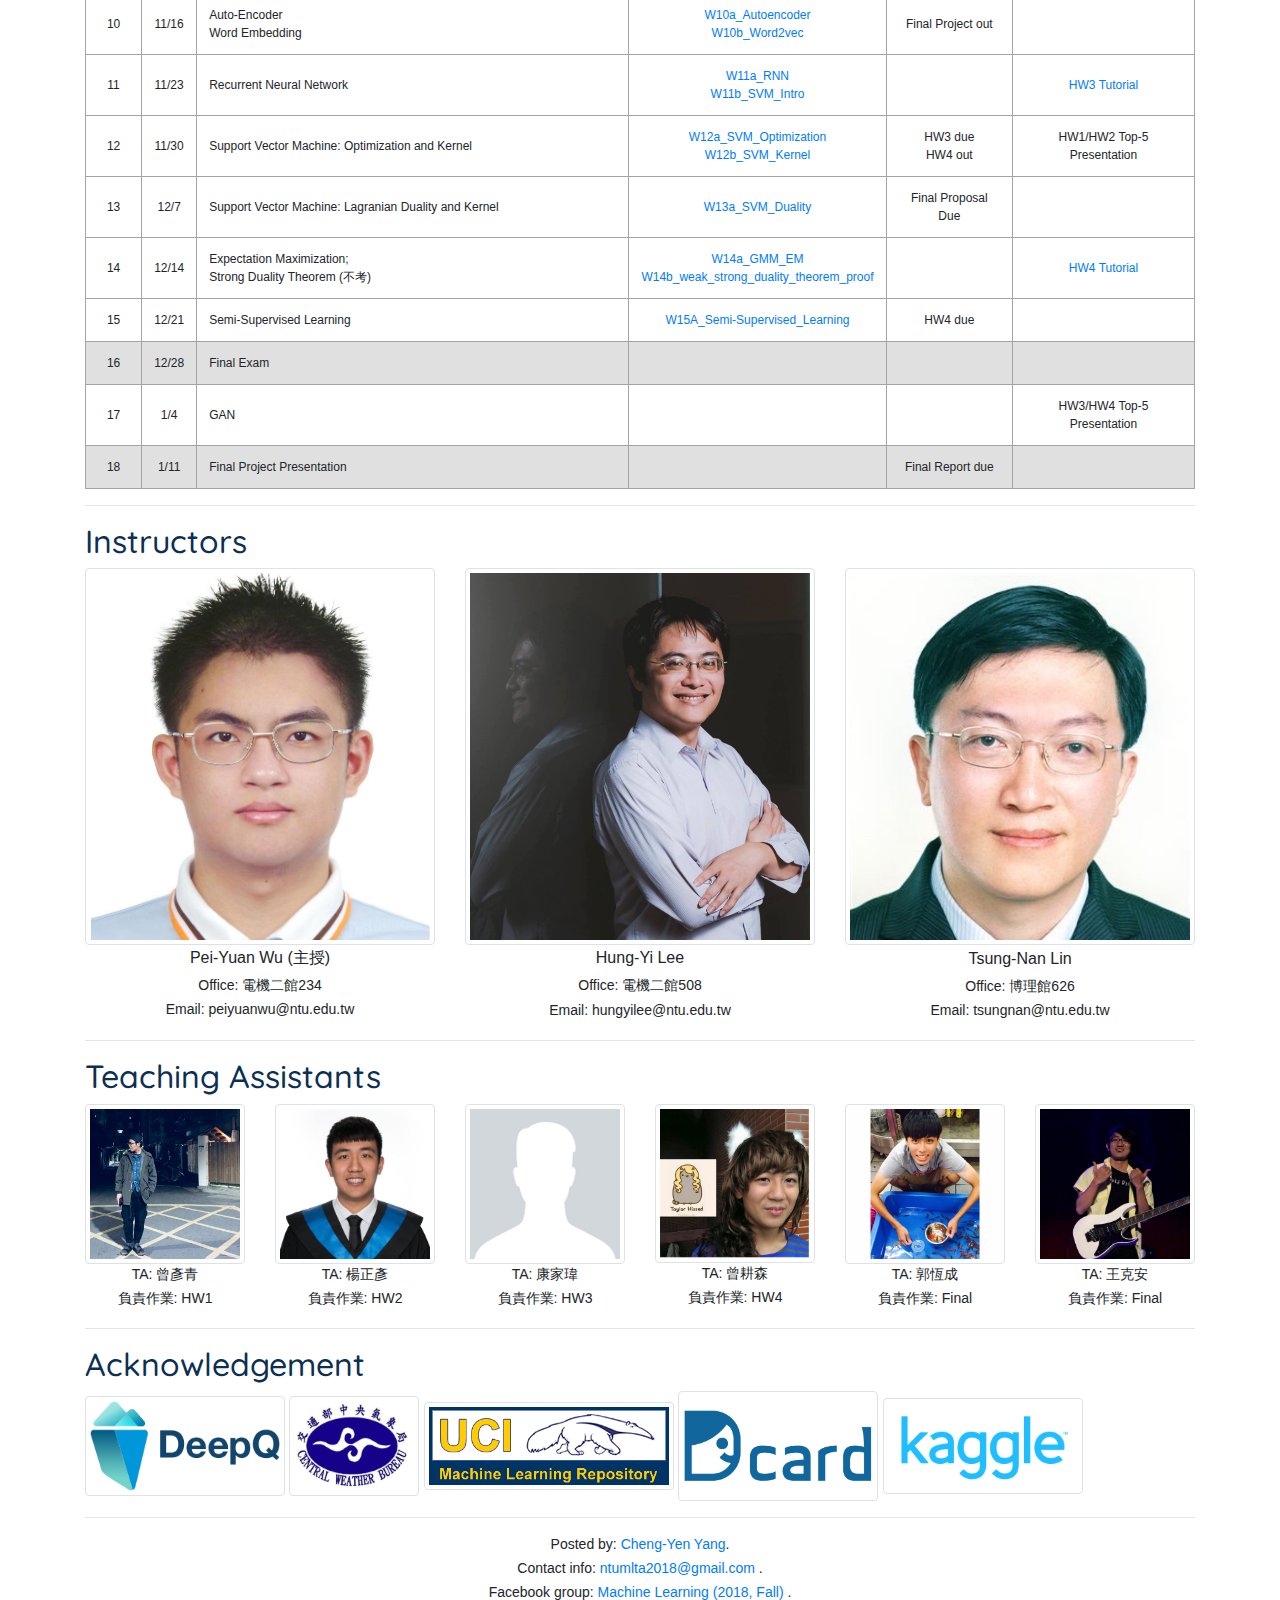
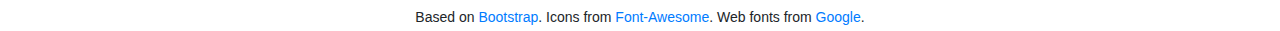
==== commit 35c58424: "index.html update" ====
--- a/index.html
+++ b/index.html
@@ -351,6 +351,8 @@
   <img src="img/kaggle_logo.png" alt="..." class="img-thumbnail" width="200" >
 
 
+  <hr>
+
 <!-- <div class="jumbotron text-center" style="margin-bottom:0">
   <p>Footer</p>
 </div> -->
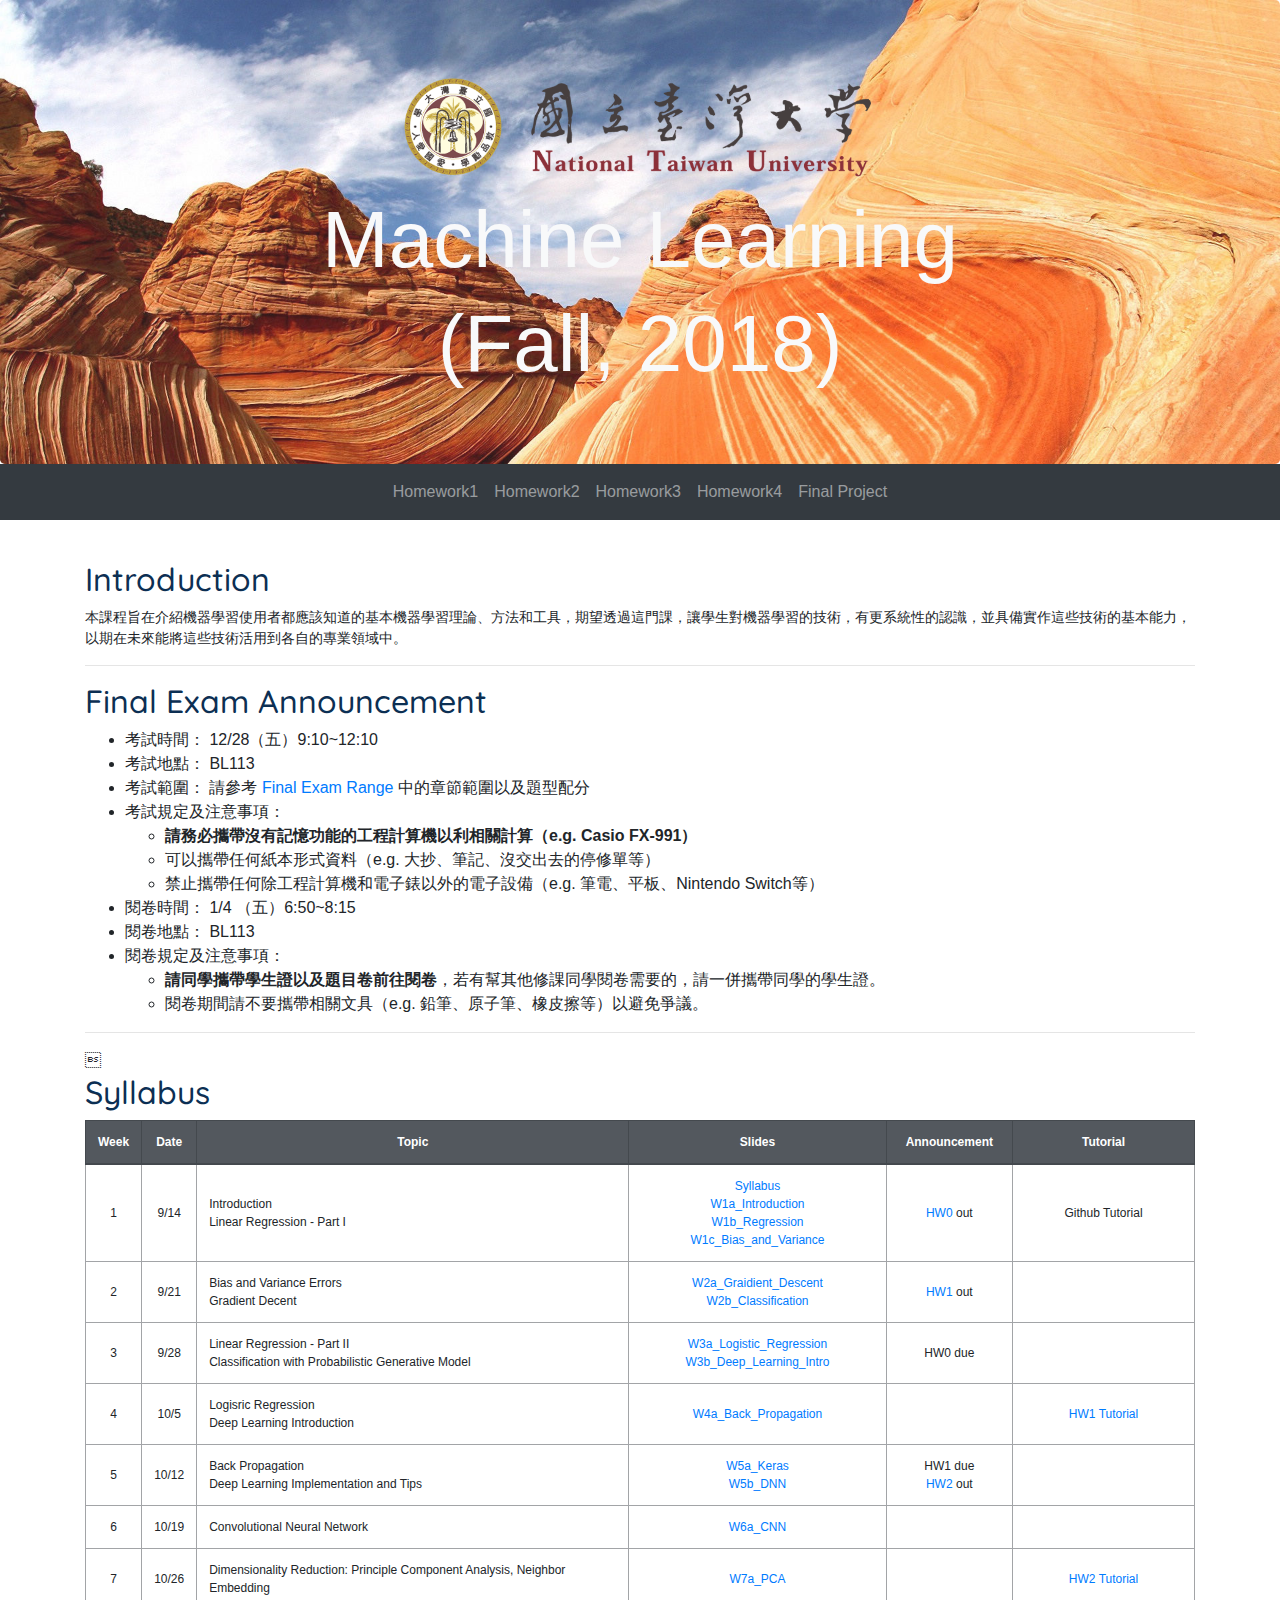
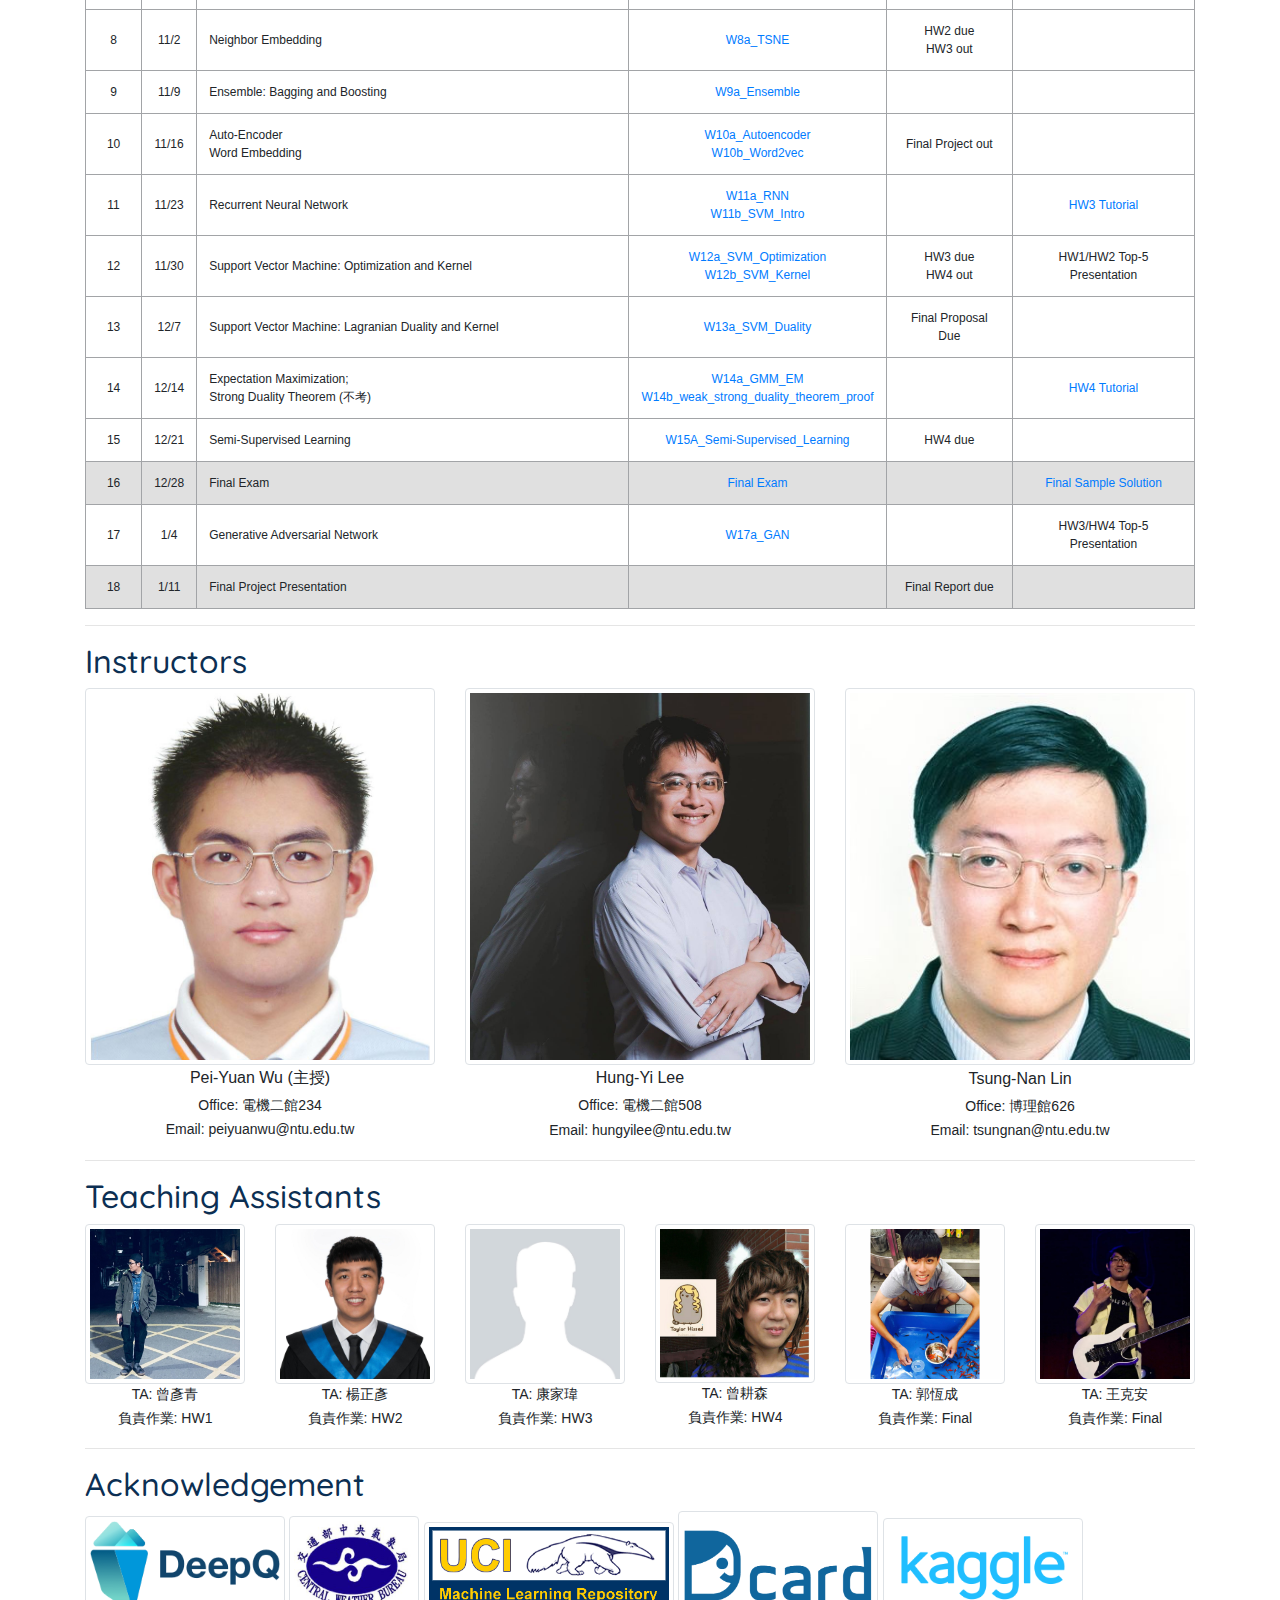
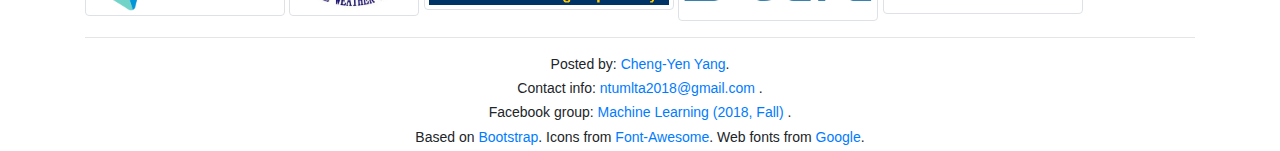
==== commit 96b900e8: "final" ====
--- a/index.html
+++ b/index.html
@@ -64,12 +64,19 @@
         <li> 考試時間： 12/28（五）9:10~12:10
         <li> 考試地點： BL113 
         <li> 考試範圍： 請參考 <a href="pdf/final_exam_range.pdf" target="_blank"> Final Exam Range </a> 中的章節範圍以及題型配分
-        <li> 其他規定及注意事項：
+        <li> 考試規定及注意事項：
         <ul>
           <li> <b>請務必攜帶沒有記憶功能的工程計算機以利相關計算（e.g. Casio FX-991）</b>
           <li> 可以攜帶任何紙本形式資料（e.g. 大抄、筆記、沒交出去的停修單等）
           <li> 禁止攜帶任何除工程計算機和電子錶以外的電子設備（e.g. 筆電、平板、Nintendo Switch等）
         </ul>
+        <li> 閱卷時間： 1/4 （五）6:50~8:15
+        <li> 閱卷地點： BL113
+        <li> 閱卷規定及注意事項：
+        <ul>
+            <li> <b>請同學攜帶學生證以及題目卷前往閱卷</b>，若有幫其他修課同學閱卷需要的，請一併攜帶同學的學生證。
+            <li> 閱卷期間請不要攜帶相關文具（e.g. 鉛筆、原子筆、橡皮擦等）以避免爭議。
+          </ul>
       </ul>
 
       <hr>
@@ -253,15 +260,17 @@
                   <td class="text-center">16</td>
                   <td class="text-center">12/28</td>
                   <td class="text-left">Final Exam	 	 </td>
-                  <td class="text-center"></td>
-                  <td class="text-center"></td>
-                  <td class="text-center"></td>
+                  <td class="text-center"><a href="pdf/ml2018fall_final.pdf" target="_blank">Final Exam</a></td>
+                  <td class="text-center"></td>
+                  <td class="text-center"><a href="https://hackmd.io/s/Hkp9O4mbV" target="_blank">Final Sample Solution</a></td>
                 </tr>
                 <tr>
                   <td class="text-center">17</td>
                   <td class="text-center">1/4</td>
-                  <td class="text-left">  GAN	 	 </td>
-                  <td class="text-center"></td>
+                  <td class="text-left">  Generative Adversarial Network	 	 </td>
+                  <td class="text-center">
+                    <a href=https://drive.google.com/open?id=1lvGPcNAd7sy3KlAthlWT2ldp6j86b6I9"" target="_blank">W17a_GAN</a>
+                  </td>
                   <td class="text-center"></td>
                   <td class="text-center">HW3/HW4 Top-5 Presentation</td>
                 </tr>
